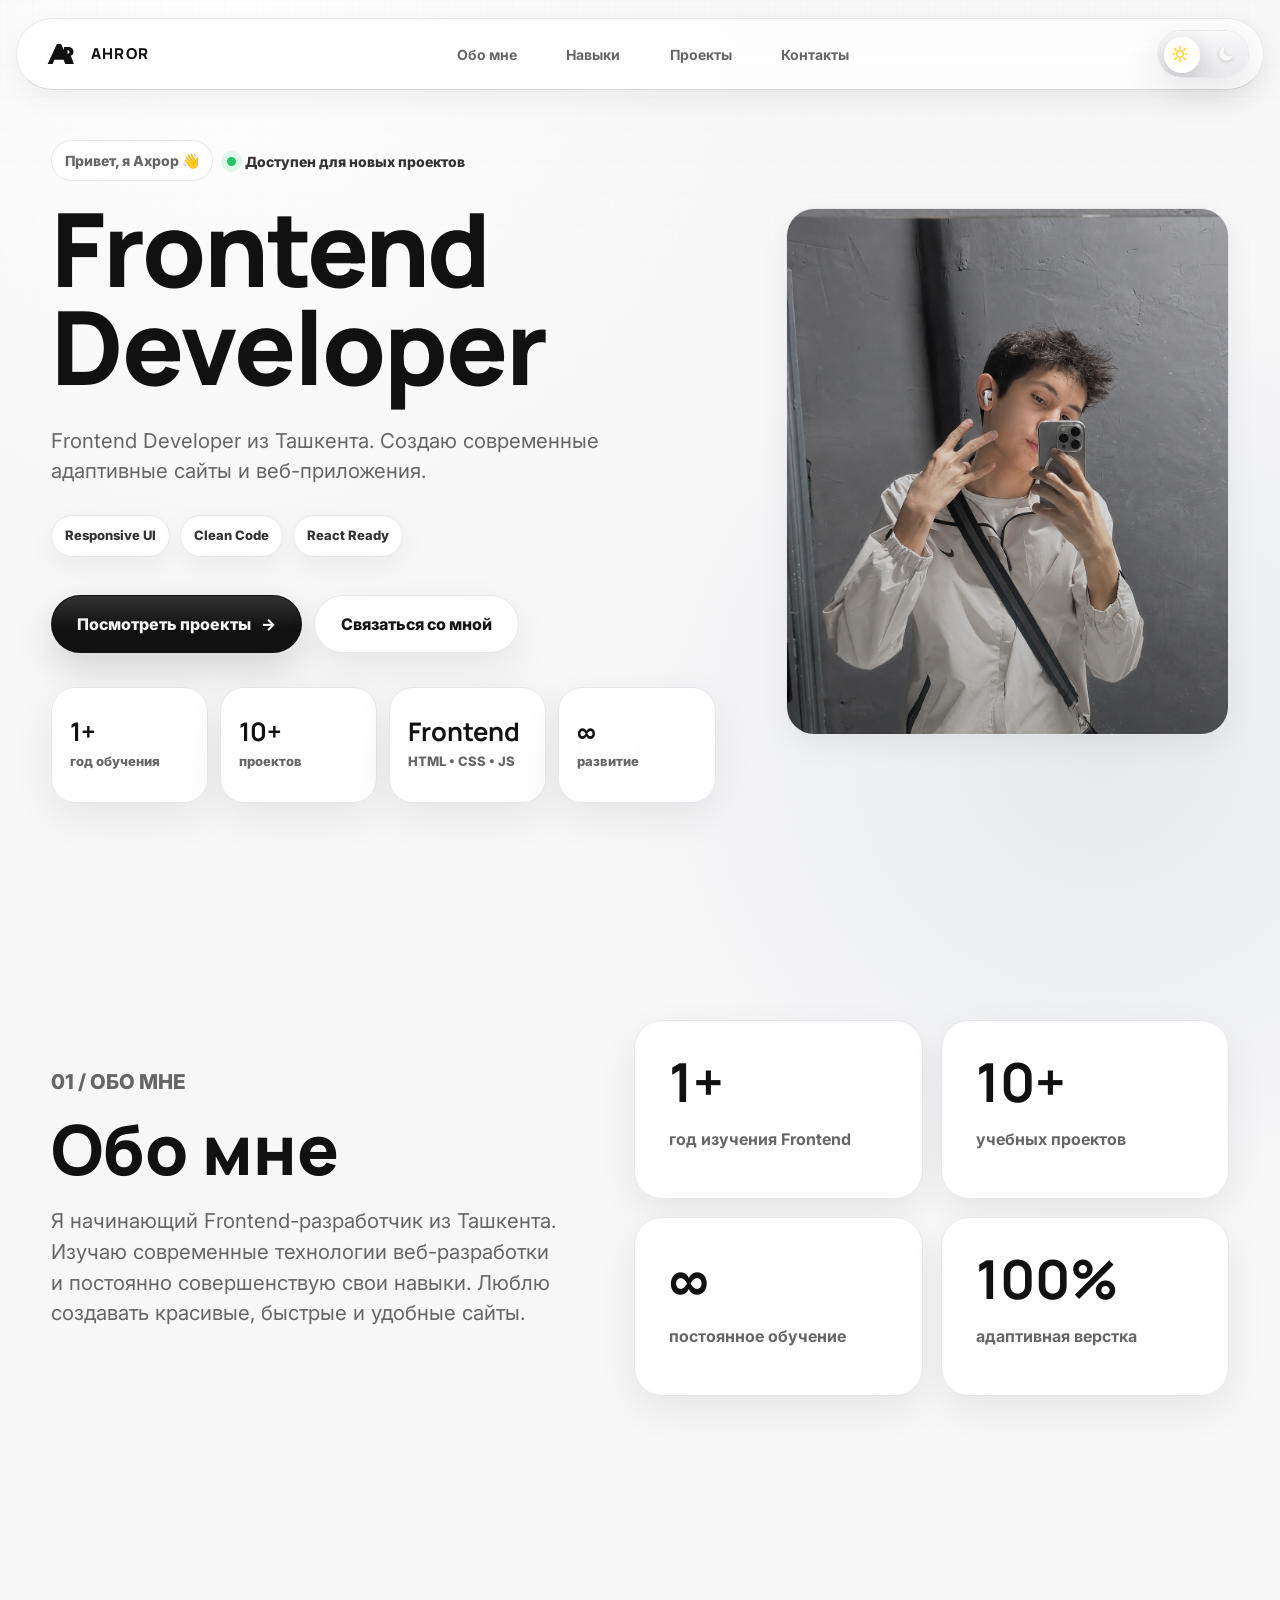
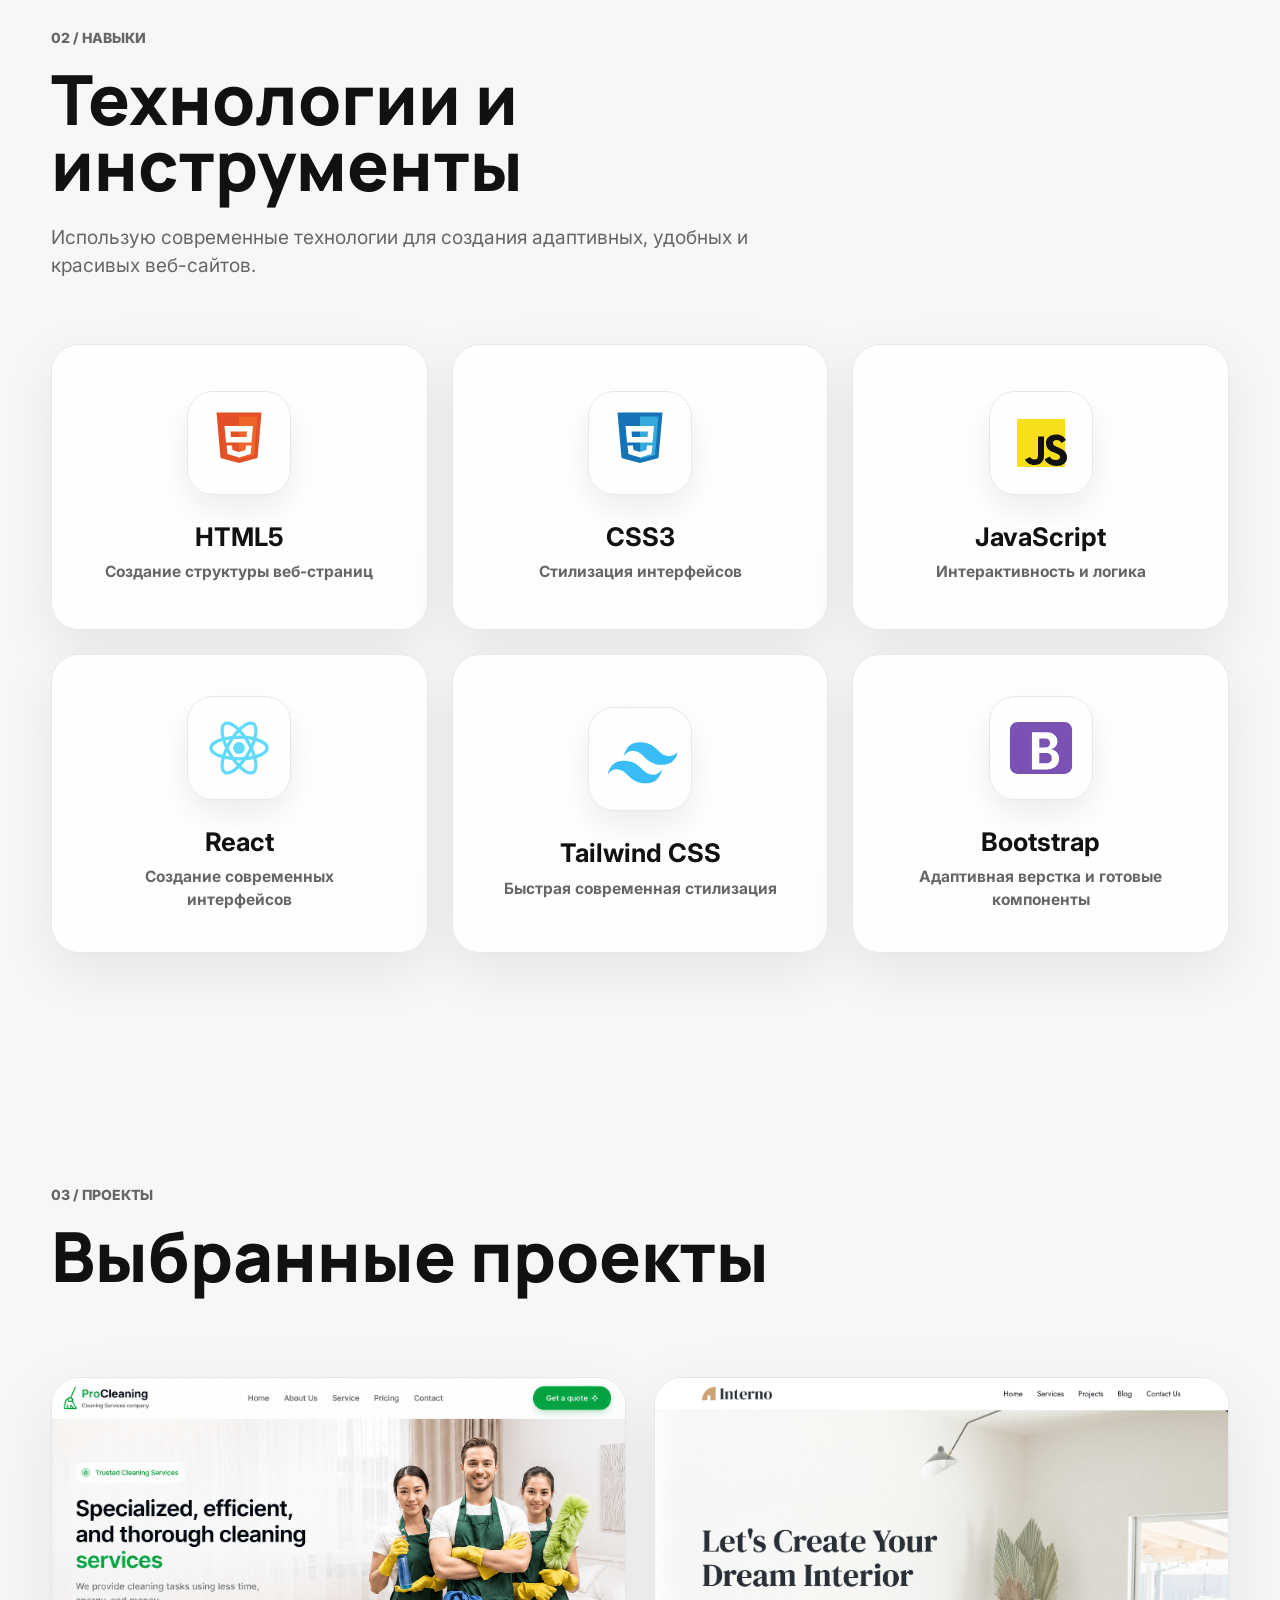
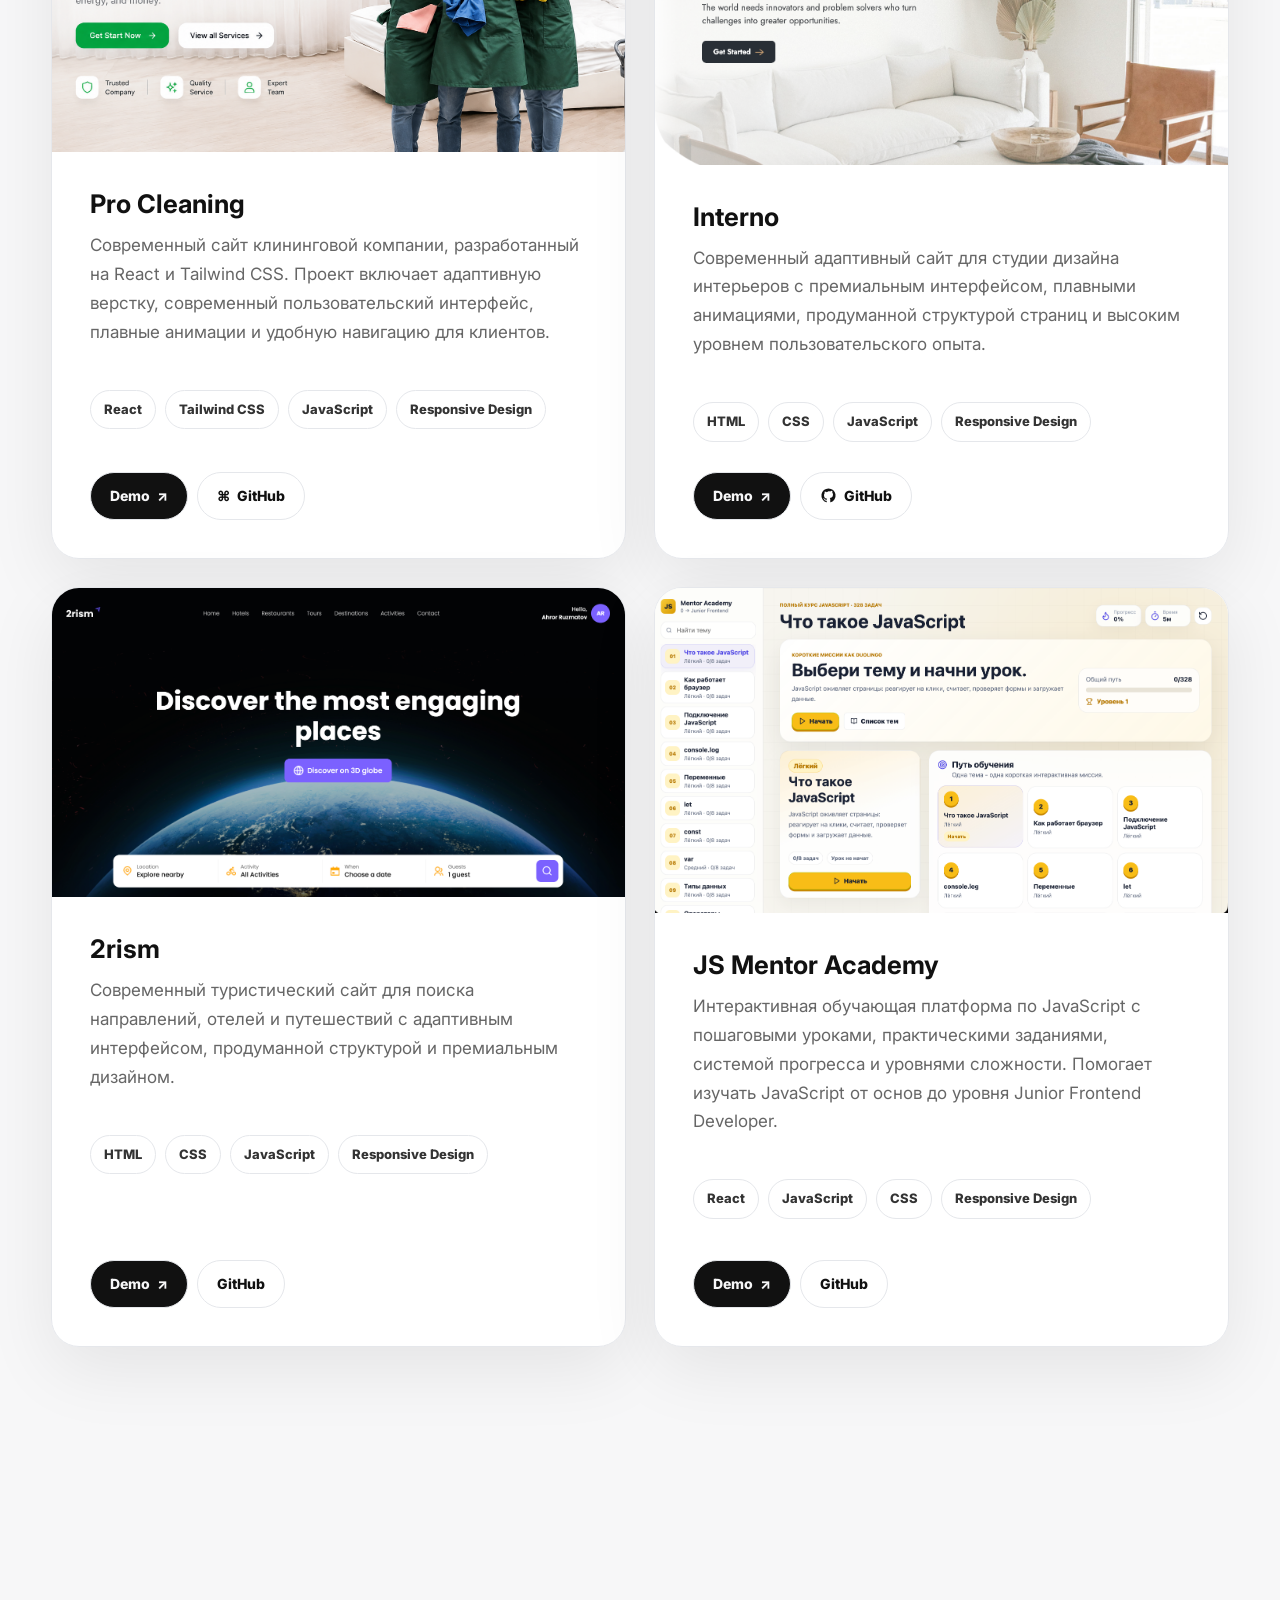
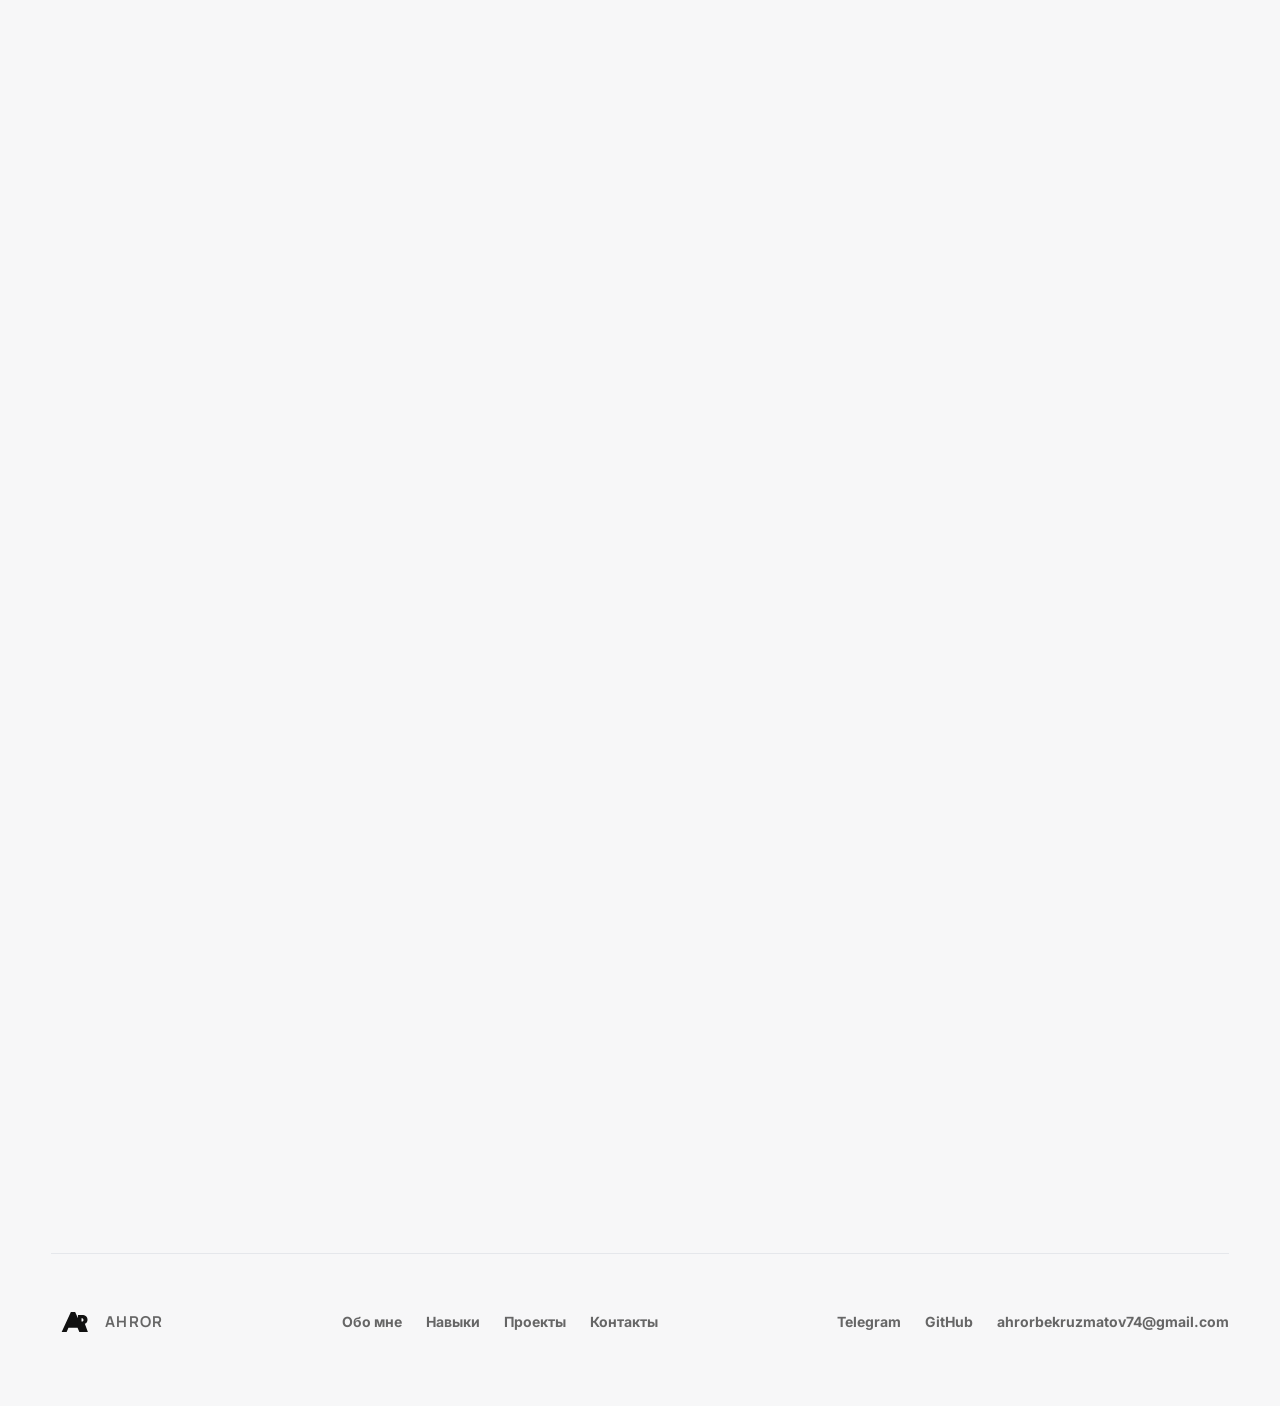
==== index.html @ b32e8365 "Portfolio website" ====
<!DOCTYPE html>
<html lang="ru">

<head>
  <meta charset="UTF-8" />
  <meta name="viewport" content="width=device-width, initial-scale=1.0" />
  <meta name="description"
    content="Портфолио Ахрора, Junior Frontend Developer из Ташкента. HTML, CSS, JavaScript, React и адаптивная верстка." />
  <meta name="keywords"
    content="Frontend Developer, Junior Frontend, портфолио, Ахрор, React, JavaScript, HTML, CSS, Tailwind CSS, Bootstrap, Ташкент" />
  <meta name="author" content="Ахрор" />
  <meta property="og:title" content="Ахрор - Frontend Developer" />
  <meta property="og:description"
    content="Создаю современные адаптивные сайты с использованием HTML, CSS, JavaScript и React." />
  <meta property="og:type" content="website" />
  <title>Ахрор - Frontend Developer</title>
  <link rel="icon" type="image/svg+xml" href="./favicon.png" />
  <link rel="shortcut icon" href="./favicon.png" />
  <link rel="apple-touch-icon" href="./favicon.png" />
  <link rel="preconnect" href="https://fonts.googleapis.com" />
  <link rel="preconnect" href="https://fonts.gstatic.com" crossorigin />
  <link
    href="https://fonts.googleapis.com/css2?family=Inter:wght@400;500;600;700;800&family=Manrope:wght@500;600;700;800&display=swap"
    rel="stylesheet" />
</head>
<link rel="stylesheet" href="styles.css" />
<link rel="stylesheet" href="https://cdn.jsdelivr.net/npm/bootstrap-icons@1.11.3/font/bootstrap-icons.min.css">

<body>
  <header class="site-header" data-header>
    <a class="logo" href="#top" aria-label="Ахрор — на главную">
      <span class="logo-mark" aria-hidden="true">
        <svg viewBox="0 0 48 48" focusable="false">
          <path d="M8 38 21 10h6l13 28h-7l-2.6-6H17.6L15 38H8Z" />
          <path d="M20.2 26h7.6L24 17.1 20.2 26Z" />
          <path
            d="M31 14h5.5c5.2 0 8 2.6 8 6.7 0 2.7-1.3 4.8-3.8 5.9L45 38h-6.8l-3.4-9.4H31V14Zm5.2 9.4c1.7 0 2.6-.9 2.6-2.4 0-1.6-.9-2.4-2.6-2.4H36v4.8h.2Z" />
        </svg>
      </span>
      <span class="logo-text">AHROR</span>
    </a>
    <nav class="nav" aria-label="Основная навигация" data-nav>
      <a href="#about">Обо мне</a>
      <a href="#skills">Навыки</a>
      <a href="#projects">Проекты</a>
      <a href="#contacts">Контакты</a>
    </nav>
    <div class="header-actions">
      <button class="theme-toggle" type="button" data-theme-toggle aria-label="Включить тёмную тему"
        aria-pressed="false">
        <span class="theme-track" aria-hidden="true">
          <svg class="theme-icon icon-sun" viewBox="0 0 24 24" focusable="false">
            <circle cx="12" cy="12" r="4"></circle>
            <path
              d="M12 3v2.5M12 18.5V21M5.64 5.64l1.77 1.77M16.59 16.59l1.77 1.77M3 12h2.5M18.5 12H21M5.64 18.36l1.77-1.77M16.59 7.41l1.77-1.77">
            </path>
          </svg>
          <svg class="theme-icon icon-moon" viewBox="0 0 24 24" focusable="false">
            <path d="M21 12.8A8.5 8.5 0 1 1 11.2 3a6.6 6.6 0 0 0 9.8 9.8Z"></path>
          </svg>
          <span class="theme-thumb"></span>
        </span>
      </button>
      <button class="menu-toggle" type="button" data-menu-toggle aria-label="Открыть меню">
        <span></span>
        <span></span>
        <span></span>
      </button>
    </div>
  </header>

  <main id="top">
    <section class="hero section">
      <div class="hero-content reveal">
        <p class="eyebrow">Привет, я Ахрор 👋</p>
        <p class="availability"><span></span>Доступен для новых проектов</p>
        <h1>Frontend Developer</h1>
        <p class="hero-text">
          Frontend Developer из Ташкента. Создаю современные адаптивные сайты
          и веб-приложения.
        </p>
        <div class="hero-meta" aria-label="Ключевые направления">
          <span>Responsive UI</span>
          <span>Clean Code</span>
          <span>React Ready</span>
        </div>
        <div class="hero-actions">
          <a class="button button-primary" href="#projects">Посмотреть проекты <span>→</span></a>
          <a class="button button-secondary" href="#contacts">Связаться со мной</a>
        </div>
        <div class="hero-stats" aria-label="Краткая статистика">
          <article>
            <strong>1+</strong>
            <span>год обучения</span>
          </article>
          <article>
            <strong>10+</strong>
            <span>проектов</span>
          </article>
          <article>
            <strong>Frontend</strong>
            <span>HTML • CSS • JS</span>
          </article>
          <article>
            <strong>∞</strong>
            <span>развитие</span>
          </article>
        </div>
      </div>
      <div class="hero-media reveal">
        <img src="./assets/ahror-portrait.png" alt="Ахрор">
      </div>
    </section>

    <section class="section about" id="about" aria-labelledby="about-title">
      <div class="section-copy reveal">
        <p class="section-kicker">01 / Обо мне</p>
        <h2 id="about-title">Обо мне</h2>
        <p>
          Я начинающий Frontend-разработчик из Ташкента. Изучаю современные
          технологии веб-разработки и постоянно совершенствую свои навыки.
          Люблю создавать красивые, быстрые и удобные сайты.
        </p>
      </div>
      <div class="stats-grid reveal">
        <article class="stat-card">
          <strong>1+</strong>
          <span>год изучения Frontend</span>
        </article>
        <article class="stat-card">
          <strong>10+</strong>
          <span>учебных проектов</span>
        </article>
        <article class="stat-card">
          <strong>∞</strong>
          <span>постоянное обучение</span>
        </article>
        <article class="stat-card">
          <strong>100%</strong>
          <span>адаптивная верстка</span>
        </article>
      </div>
    </section>

    <section class="section skills" id="skills" aria-labelledby="skills-title">
      <div class="section-heading reveal">
        <p class="section-kicker">02 / Навыки</p>
        <h2 id="skills-title">Технологии и инструменты</h2>
        <p class="section-lead">
          Использую современные технологии для создания адаптивных, удобных и
          красивых веб-сайтов.
        </p>
      </div>
      <div class="skills-grid">
        <article class="skill-card reveal">
          <span class="skill-logo html" aria-hidden="true">
            <svg viewBox="0 0 128 128" focusable="false">
              <path fill="#e34f26" d="M19 3h90l-8 91-37 10-37-10L19 3Z" />
              <path fill="#ef652a" d="M64 11h37l-7 77-30 8V11Z" />
              <path fill="#fff" d="M35 30h29v11H47l1 11h16v11H38L35 30Zm4 39h11l1 9 13 4v11l-23-7-2-17Z" />
              <path fill="#fff" d="M64 52h15l1-11H64V30h28l-3 33H64V52Zm0 30 13-4 1-9h11l-2 17-23 7V82Z" />
            </svg>
          </span>
          <h3>HTML5</h3>
          <p>Создание структуры веб-страниц</p>
        </article>
        <article class="skill-card reveal">
          <span class="skill-logo css" aria-hidden="true">
            <svg viewBox="0 0 128 128" focusable="false">
              <path fill="#1572b6" d="M19 3h90l-8 91-37 10-37-10L19 3Z" />
              <path fill="#33a9dc" d="M64 11h37l-7 77-30 8V11Z" />
              <path fill="#fff" d="M35 30h29v11H47l1 11h16v11H38L35 30Zm4 39h11l1 9 13 4v11l-23-7-2-17Z" />
              <path fill="#fff" d="M64 52h15l1-11H64V30h28l-3 33H64V52Zm0 30 13-4 1-9h11l-2 17-23 7V82Z" />
            </svg>
          </span>
          <h3>CSS3</h3>
          <p>Стилизация интерфейсов</p>
        </article>
        <article class="skill-card reveal">
          <span class="skill-logo js" aria-hidden="true">
            <svg viewBox="0 0 128 128" focusable="false">
              <path fill="#f7df1e" d="M16 16h96v96H16V16Z" />
              <path fill="#111"
                d="M42 92c2 3 5 5 9 5 4 0 7-2 7-8V51h12v38c0 13-8 19-19 19-10 0-16-5-19-11l10-5Zm39-1c3 5 7 7 13 7 5 0 8-2 8-6 0-4-3-5-9-8l-3-1c-10-4-16-9-16-19 0-10 8-17 20-17 9 0 15 3 20 11l-9 6c-2-4-5-6-10-6-4 0-7 2-7 6 0 4 2 5 8 8l3 1c11 5 17 9 17 20 0 11-9 17-21 17-12 0-20-6-24-13l10-6Z" />
            </svg>
          </span>
          <h3>JavaScript</h3>
          <p>Интерактивность и логика</p>
        </article>
        <article class="skill-card reveal">
          <span class="skill-logo react" aria-hidden="true">
            <svg viewBox="0 0 128 128" focusable="false">
              <circle cx="64" cy="64" r="11" fill="#61dafb" />
              <g fill="none" stroke="#61dafb" stroke-width="6">
                <ellipse cx="64" cy="64" rx="52" ry="20" />
                <ellipse cx="64" cy="64" rx="52" ry="20" transform="rotate(60 64 64)" />
                <ellipse cx="64" cy="64" rx="52" ry="20" transform="rotate(120 64 64)" />
              </g>
            </svg>
          </span>
          <h3>React</h3>
          <p>Создание современных интерфейсов</p>
        </article>
        <article class="skill-card reveal">
          <span class="skill-logo tailwind" aria-hidden="true">
            <svg viewBox="0 0 128 128" focusable="false">
              <path fill="#38bdf8"
                d="M64 35c-15 0-24 8-28 24 6-8 13-11 22-8 5 1 9 5 13 9 7 7 15 14 31 14 15 0 24-8 28-24-6 8-13 11-22 8-5-1-9-5-13-9-7-7-15-14-31-14ZM36 67c-15 0-24 8-28 24 6-8 13-11 22-8 5 1 9 5 13 9 7 7 15 14 31 14 15 0 24-8 28-24-6 8-13 11-22 8-5-1-9-5-13-9-7-7-15-14-31-14Z" />
            </svg>
          </span>
          <h3>Tailwind CSS</h3>
          <p>Быстрая современная стилизация</p>
        </article>
        <article class="skill-card reveal">
          <span class="skill-logo bootstrap" aria-hidden="true">
            <svg viewBox="0 0 128 128" focusable="false">
              <path fill="#7952b3"
                d="M23 18h82c8 0 14 6 14 14v64c0 8-6 14-14 14H23c-8 0-14-6-14-14V32c0-8 6-14 14-14Z" />
              <path fill="#fff"
                d="M48 36h25c12 0 20 6 20 16 0 7-4 12-11 14 9 2 14 8 14 17 0 12-9 19-23 19H48V36Zm13 27h10c6 0 9-3 9-8s-3-8-9-8H61v16Zm0 28h12c6 0 10-3 10-9s-4-9-10-9H61v18Z" />
            </svg>
          </span>
          <h3>Bootstrap</h3>
          <p>Адаптивная верстка и готовые компоненты</p>
        </article>
      </div>
    </section>

    <section class="section projects" id="projects" aria-labelledby="projects-title">
      <div class="section-heading reveal">
        <p class="section-kicker">03 / Проекты</p>
        <h2 id="projects-title">Выбранные проекты</h2>
      </div>
      <div class="projects-grid">
        <article class="project-card project-featured reveal">
          <div class="project-shot project-image pro-cleaning-shot">
            <img src="assets/for project's/pro_cleaning.png" alt="Скриншот сайта Pro Cleaning" />
          </div>
          <div class="project-body">
            <h3>Pro Cleaning</h3>
            <p>Современный сайт клининговой компании, разработанный на React и Tailwind CSS. Проект включает адаптивную
              верстку, современный пользовательский интерфейс, плавные анимации и удобную навигацию для клиентов.</p>
            <div class="tags"><span>React</span><span>Tailwind CSS</span><span>JavaScript</span><span>Responsive
                Design</span></div>
            <div class="project-actions">
              <a href="https://proclean1n.netlify.app/" target="_blank" rel="noreferrer"
                aria-label="Открыть Demo Pro Cleaning в новой вкладке">Demo <span aria-hidden="true">↗</span></a>
              <a href="https://github.com/rruzmatov/Pro-Cleaning" target="_blank" rel="noreferrer"
                aria-label="Открыть GitHub Pro Cleaning в новой вкладке"><span aria-hidden="true">⌘</span> GitHub</a>
            </div>
          </div>
        </article>
        <article class="project-card project-featured reveal">
          <div class="project-shot project-image interno-shot">
            <img src="assets/interno-screenshot.png" alt="Скриншот сайта Interno" />
          </div>
          <div class="project-body">
            <h3>Interno</h3>
            <p>Современный адаптивный сайт для студии дизайна интерьеров с премиальным интерфейсом, плавными анимациями,
              продуманной структурой страниц и высоким уровнем пользовательского опыта.</p>
            <div class="tags"><span>HTML</span><span>CSS</span><span>JavaScript</span><span>Responsive Design</span>
            </div>
            <div class="project-actions">
              <a href="https://internolast.netlify.app/" target="_blank" rel="noreferrer"
                aria-label="Открыть Demo Interno в новой вкладке">Demo <span aria-hidden="true">↗</span></a>
              <a href="https://github.com/rruzmatov/interno" target="_blank" rel="noreferrer"
                aria-label="Открыть GitHub Interno в новой вкладке">
                <svg viewBox="0 0 24 24" aria-hidden="true" focusable="false">
                  <path
                    d="M12 2a10 10 0 0 0-3.16 19.49c.5.09.68-.22.68-.48v-1.7c-2.78.6-3.37-1.2-3.37-1.2-.45-1.16-1.1-1.47-1.1-1.47-.9-.62.07-.6.07-.6 1 .07 1.53 1.03 1.53 1.03.89 1.52 2.34 1.08 2.91.83.09-.64.35-1.08.63-1.33-2.22-.25-4.55-1.11-4.55-4.95 0-1.1.39-1.99 1.03-2.69-.1-.25-.45-1.27.1-2.65 0 0 .84-.27 2.75 1.03A9.57 9.57 0 0 1 12 6c.85 0 1.7.11 2.5.33 1.9-1.3 2.74-1.03 2.74-1.03.55 1.38.2 2.4.1 2.65.64.7 1.03 1.6 1.03 2.69 0 3.85-2.34 4.7-4.57 4.95.36.31.68.92.68 1.86V21c0 .26.18.58.69.48A10 10 0 0 0 12 2Z" />
                </svg>
                GitHub
              </a>
            </div>
          </div>
        </article>
        <article class="project-card reveal">
  <div class="project-shot project-image">
    <img src="assets/2rism.png" alt="Скриншот 2rism" />
  </div>
  <div class="project-body">
    <h3>2rism</h3>
    <p>
      Современный туристический сайт для поиска направлений, отелей и путешествий
      с адаптивным интерфейсом, продуманной структурой и премиальным дизайном.
    </p>
    <div class="tags">
      <span>HTML</span>
      <span>CSS</span>
      <span>JavaScript</span>
      <span>Responsive Design</span>
    </div>
    <div class="project-actions">
      <a href="https://2rissm.netlify.app/" target="_blank" rel="noreferrer">
        Demo <span>↗</span>
      </a>
      <a href="https://github.com/rruzmatov/2rism" target="_blank" rel="noreferrer">
        GitHub
      </a>
    </div>
  </div>
</article>
        <article class="project-card reveal">
          <div class="project-shot project-image js-mentor-shot">
            <img src="assets/js-mentor-academy.png" alt="Скриншот JS Mentor Academy" />
          </div>
          <div class="project-body">
            <h3>JS Mentor Academy</h3>
            <p>Интерактивная обучающая платформа по JavaScript с пошаговыми уроками, практическими заданиями, системой
              прогресса и уровнями сложности. Помогает изучать JavaScript от основ до уровня Junior Frontend Developer.
            </p>
            <div class="tags"><span>React</span><span>JavaScript</span><span>CSS</span><span>Responsive Design</span>
            </div>
            <div class="project-actions">
              <a href="https://js-mentor-academy.netlify.app" target="_blank" rel="noreferrer"
                aria-label="Открыть Demo JS Mentor Academy">Demo <span>↗</span></a>
              <a href="https://github.com/rruzmatov/js-mentor-academy" target="_blank" rel="noreferrer"
                aria-label="Открыть GitHub JS Mentor Academy">GitHub</a>
            </div>
          </div>
        </article>
        <article class="project-card reveal">
          <div class="project-shot project-image">
            <img src="assets/LogisStudy.png" alt="Скриншот LogiStudy" />
          </div>

          <div class="project-body">
            <h3>LogiStudy</h3>

            <p>
              Современная образовательная платформа для изучения логистики с нуля.
              Включает систему уровней, прогресс обучения, личный кабинет,
              интерактивные уроки и адаптивный интерфейс для комфортного обучения.
            </p>

            <div class="tags">
              <span>React</span>
              <span>TypeScript</span>
              <span>Supabase</span>
              <span>Responsive Design</span>
            </div>

            <div class="project-actions">
              <a href="https://logiststudy.netlify.app/" target="_blank" rel="noreferrer">
                Demo <span>↗</span>
              </a>
              <a href="https://github.com/rruzmatov/LogistStudy" target="_blank" rel="noreferrer">
                GitHub
              </a>
            </div>
          </div>
        </article>
        <article class="project-card reveal">
  <div class="project-shot project-image">
    <img src="assets/portfolio.png" alt="Скриншот портфолио" />
  </div>
  <div class="project-body">
    <h3>Portfolio Website</h3>
    <p>
      Современное персональное портфолио Frontend Developer с адаптивным дизайном,
      тёмной и светлой темой, плавными анимациями, секцией проектов и контактами.
    </p>
    <div class="tags">
      <span>HTML</span>
      <span>CSS</span>
      <span>JavaScript</span>
      <span>Responsive Design</span>
    </div>
    <div class="project-actions">
      <a href="#top">
        Demo <span>↗</span>
      </a>
      <a href="https://github.com/rruzmatov" target="_blank" rel="noreferrer">
        GitHub
      </a>
    </div>
  </div>
</article>
      </div>
    </section>

    <section class="section contacts" id="contacts" aria-labelledby="contacts-title">
      <div class="section-heading reveal">
        <p class="section-kicker">04 / Контакты</p>
        <h2 id="contacts-title">Связаться со мной</h2>
      </div>
      <div class="contact-grid reveal">
        <a href="https://t.me/rruzmatov" target="_blank" rel="noreferrer"><span style="font-size: 1.9rem;"><i
              class="bi bi-telegram"></i></span>Telegram</a>
        <a href="https://github.com/rruzmatov" target="_blank" rel="noreferrer"><span style="font-size: 1.9rem;"><i
              class="bi bi-github"></i></span>GitHub</a>
        <a href="mailto:ahrorbekruzmatov74@gmail.com"><span style="font-size: 1.9rem;"><i
              class="bi bi-envelope"></i></span>Gmail</a>
      </div>
    </section>
  </main>

  <footer class="footer">
    <a class="logo" href="#top" aria-label="Ахрор — на главную">
      <span class="logo-mark" aria-hidden="true">
        <svg viewBox="0 0 48 48" focusable="false">
          <path d="M8 38 21 10h6l13 28h-7l-2.6-6H17.6L15 38H8Z" />
          <path d="M20.2 26h7.6L24 17.1 20.2 26Z" />
          <path
            d="M31 14h5.5c5.2 0 8 2.6 8 6.7 0 2.7-1.3 4.8-3.8 5.9L45 38h-6.8l-3.4-9.4H31V14Zm5.2 9.4c1.7 0 2.6-.9 2.6-2.4 0-1.6-.9-2.4-2.6-2.4H36v4.8h.2Z" />
        </svg>
      </span>
      <span class="logo-text">AHROR</span>
    </a>
    <nav aria-label="Навигация в подвале">
      <a href="#about">Обо мне</a>
      <a href="#skills">Навыки</a>
      <a href="#projects">Проекты</a>
      <a href="#contacts">Контакты</a>
    </nav>
    <div class="footer-links">
      <a href="https://t.me/rruzmatov" target="_blank" rel="noreferrer">Telegram</a>
      <a href="https://github.com/rruzmatov" target="_blank" rel="noreferrer">GitHub</a>
      <a href="mailto:ahrorbekruzmatov74@gmail.com">ahrorbekruzmatov74@gmail.com</a>
    </div>
  </footer>

  <button class="back-to-top" type="button" data-back-to-top aria-label="Наверх">↑</button>
  <script src="script.js"></script>
</body>

</html>
---- styles.css ----
:root {
  --bg: #f7f7f8;
  --surface: #ffffff;
  --surface-strong: #f0f1f3;
  --surface-raised: #ffffff;
  --text: #111111;
  --muted: #666666;
  --muted-strong: #333333;
  --line: #e5e7eb;
  --line-strong: #d1d5db;
  --shadow: 0 10px 30px rgba(0, 0, 0, 0.06);
  --shadow-soft: 0 14px 38px rgba(0, 0, 0, 0.07);
  --shadow-premium: 0 24px 70px rgba(0, 0, 0, 0.1), 0 1px 0 rgba(255, 255, 255, 0.86) inset;
  --radius: 28px;
  --max-width: 1320px;
  --page-pad: clamp(18px, 4vw, 56px);
  --section-y: clamp(96px, 9vw, 168px);
}

[data-theme="dark"] {
  --bg: #080809;
  --surface: #121214;
  --surface-strong: #1a1a1e;
  --surface-raised: #101012;
  --text: #f7f7f8;
  --muted: #aaaab1;
  --muted-strong: #d8d8dc;
  --line: #28282d;
  --line-strong: #34343b;
  --shadow: 0 30px 90px rgba(0, 0, 0, 0.42);
  --shadow-soft: 0 18px 56px rgba(0, 0, 0, 0.28);
  --shadow-premium: 0 34px 110px rgba(0, 0, 0, 0.48), 0 1px 0 rgba(255, 255, 255, 0.08) inset;
}

* {
  box-sizing: border-box;
}

html {
  overflow-x: hidden;
  scroll-behavior: smooth;
}

body {
  position: relative;
  min-width: 0;
  margin: 0;
  overflow-x: hidden;
  background:
    radial-gradient(circle at 18% 0%, rgba(255, 255, 255, 0.95), transparent 34rem),
    radial-gradient(circle at 86% 12%, rgba(229, 231, 235, 0.85), transparent 30rem),
    var(--bg);
  color: var(--text);
  font-family: Inter, "SF Pro Display", -apple-system, BlinkMacSystemFont, "Segoe UI", sans-serif;
  line-height: 1.5;
  transition: background 260ms ease, color 260ms ease;
}

[data-theme="dark"] body {
  background:
    radial-gradient(circle at 18% 0%, rgba(255, 255, 255, 0.075), transparent 34rem),
    radial-gradient(circle at 88% 10%, rgba(255, 255, 255, 0.055), transparent 30rem),
    linear-gradient(180deg, #09090a 0%, #0d0d0f 48%, #080809 100%);
}

body::before {
  position: fixed;
  inset: 0;
  z-index: -1;
  pointer-events: none;
  opacity: 0.32;
  background-image:
    linear-gradient(rgba(127, 127, 127, 0.06) 1px, transparent 1px),
    linear-gradient(90deg, rgba(127, 127, 127, 0.045) 1px, transparent 1px);
  background-size: 32px 32px;
  mask-image: linear-gradient(to bottom, black, transparent 72%);
  content: "";
}

[data-theme="dark"] body::before {
  opacity: 0.18;
  background-image:
    radial-gradient(circle at 1px 1px, rgba(255, 255, 255, 0.16) 1px, transparent 0),
    linear-gradient(rgba(255, 255, 255, 0.035) 1px, transparent 1px);
  background-size: 18px 18px, 42px 42px;
}

body.menu-open {
  overflow: hidden;
}

a {
  color: inherit;
  text-decoration: none;
}

img,
svg {
  display: block;
  max-width: 100%;
}

button,
a {
  -webkit-tap-highlight-color: transparent;
}

.site-header {
  position: fixed;
  top: 18px;
  left: 50%;
  z-index: 20;
  display: grid;
  width: min(calc(100% - 32px), var(--max-width));
  min-width: 0;
  height: 72px;
  grid-template-columns: auto 1fr auto;
  align-items: center;
  gap: 18px;
  padding: 0 14px 0 20px;
  border: 1px solid rgba(229, 231, 235, 0.88);
  border-bottom-color: rgba(209, 213, 219, 0.92);
  border-radius: 999px;
  background: rgba(255, 255, 255, 0.78);
  box-shadow: 0 10px 30px rgba(0, 0, 0, 0.06);
  backdrop-filter: blur(20px) saturate(1.25);
  transform: translateX(-50%);
  transition: height 240ms ease, box-shadow 240ms ease, border-color 240ms ease, background 240ms ease, transform 520ms cubic-bezier(0.22, 1, 0.36, 1);
}

.site-header.is-scrolled {
  height: 64px;
  border-color: color-mix(in srgb, var(--text) 16%, var(--line));
  background: rgba(255, 255, 255, 0.9);
  box-shadow: 0 14px 38px rgba(0, 0, 0, 0.08);
}

[data-theme="dark"] .site-header {
  border-color: rgba(52, 52, 59, 0.84);
  background: rgba(8, 8, 9, 0.72);
}

[data-theme="dark"] .site-header.is-scrolled {
  background: rgba(8, 8, 9, 0.86);
  box-shadow: 0 18px 58px rgba(0, 0, 0, 0.34);
}

.logo {
  display: inline-flex;
  flex: 0 0 auto;
  align-items: center;
  gap: 10px;
  color: var(--text);
  font-family: Manrope, Inter, sans-serif;
  font-weight: 900;
  letter-spacing: 0;
}

.logo-mark {
  display: inline-grid;
  width: 44px;
  height: 44px;
  place-items: center;
  color: var(--text);
  line-height: 1;
}

.logo-mark svg {
  width: 34px;
  height: 34px;
  fill: currentColor;
}

.logo-text {
  font-size: 15px;
  letter-spacing: 0.08em;
}

.nav {
  display: flex;
  min-width: 0;
  align-items: center;
  justify-content: center;
  gap: clamp(12px, 2vw, 30px);
}

.nav a,
.footer a {
  color: var(--muted);
  font-size: 14px;
  font-weight: 700;
  white-space: nowrap;
  transition: color 180ms ease, background 180ms ease, transform 180ms ease;
}

.nav a {
  padding: 10px 12px;
  border-radius: 999px;
}

.nav a:hover {
  background: var(--surface);
  color: var(--text);
  transform: translateY(-1px);
}

.footer a:hover {
  color: var(--text);
}

.header-actions {
  display: flex;
  align-items: center;
  gap: 10px;
}

.theme-toggle,
.menu-toggle,
.back-to-top {
  border: 1px solid var(--line);
  background: var(--surface);
  color: var(--text);
  cursor: pointer;
  transition: transform 180ms ease, background 180ms ease, border-color 180ms ease, box-shadow 180ms ease;
}

.theme-toggle {
  position: relative;
  width: 92px;
  height: 48px;
  flex: 0 0 auto;
  padding: 0;
  overflow: hidden;
  border-radius: 999px;
  background: transparent;
  box-shadow: inset 0 1px 0 rgba(255, 255, 255, 0.7), 0 14px 38px rgba(20, 20, 22, 0.1);
}

.theme-toggle:hover {
  border-color: color-mix(in srgb, var(--text) 24%, var(--line));
  box-shadow: 0 16px 46px rgba(20, 20, 22, 0.14), 0 0 0 5px color-mix(in srgb, var(--text) 5%, transparent);
  transform: translateY(-1px) scale(1.03);
}

[data-theme="dark"] .theme-toggle:hover {
  box-shadow: 0 16px 46px rgba(0, 0, 0, 0.38), 0 0 0 5px rgba(255, 213, 74, 0.08);
}

.theme-track {
  position: absolute;
  inset: 0;
  display: flex;
  align-items: center;
  justify-content: space-between;
  padding: 0 12px;
  border-radius: inherit;
  background: linear-gradient(180deg, #f8f8f9, #e9e9ec);
  transition: background 260ms ease;
}

[data-theme="dark"] .theme-track {
  background: linear-gradient(180deg, #26262b, #111114);
}

.theme-thumb {
  position: absolute;
  top: 6px;
  left: 6px;
  z-index: 1;
  display: grid;
  width: 36px;
  height: 36px;
  place-items: center;
  border-radius: 50%;
  background: #ffffff;
  box-shadow: 0 9px 24px rgba(20, 20, 22, 0.2), inset 0 1px 0 rgba(255, 255, 255, 0.95);
  transition: all 0.35s ease;
}

[data-theme="dark"] .theme-thumb {
  transform: translateX(44px);
  background: #2a2a30;
  box-shadow: 0 9px 26px rgba(0, 0, 0, 0.5), inset 0 1px 0 rgba(255, 255, 255, 0.12);
}

.theme-icon {
  position: relative;
  z-index: 2;
  width: 20px;
  height: 20px;
  flex: 0 0 20px;
  overflow: visible;
  stroke-width: 2;
  stroke-linecap: round;
  stroke-linejoin: round;
  fill: none;
  transition: opacity 220ms ease, color 220ms ease, filter 220ms ease, transform 260ms ease;
}

.icon-sun {
  color: #ffd54a;
  opacity: 1;
  stroke: currentColor;
  filter: drop-shadow(0 0 7px rgba(255, 213, 74, 0.58));
}

.icon-moon {
  color: #ffffff;
  opacity: 0.5;
  fill: currentColor;
  stroke: none;
  filter: drop-shadow(0 1px 2px rgba(20, 20, 22, 0.36));
}

[data-theme="dark"] .icon-sun {
  color: #ffd54a;
  opacity: 0.5;
  filter: drop-shadow(0 0 7px rgba(255, 213, 74, 0.46));
}

[data-theme="dark"] .icon-moon {
  color: #f8fafc;
  opacity: 1;
  filter: drop-shadow(0 0 7px rgba(255, 255, 255, 0.28));
}

.menu-toggle {
  display: none;
  position: relative;
  width: 56px;
  height: 56px;
  flex-shrink: 0;
  border-radius: 50%;
  border: 1px solid var(--line);
  background: #ffffff;
  box-shadow: 0 10px 24px rgba(0, 0, 0, 0.06);
  padding: 0;
}

.menu-toggle span {
  position: absolute;
  width: 24px;
  height: 3px;
  border-radius: 999px;
  background: currentColor;
  transition: transform 0.25s ease, opacity 0.25s ease;
}

.menu-toggle span:nth-child(1) {
  transform: translateY(-8px);
}

.menu-toggle span:nth-child(2) {
  transform: translateY(0);
}

.menu-toggle span:nth-child(3) {
  transform: translateY(8px);
}

.menu-toggle.is-active span:nth-child(1) {
  transform: rotate(45deg) translateY(0);
}

.menu-toggle.is-active span:nth-child(2) {
  opacity: 0;
}

.menu-toggle.is-active span:nth-child(3) {
  transform: rotate(-45deg) translateY(0);
}

.menu-toggle.is-active {
  color: var(--text);
}

.section {
  width: min(calc(100% - var(--page-pad) * 2), var(--max-width));
  min-width: 0;
  margin: 0 auto;
  padding: var(--section-y) 0;
}

.hero {
  display: grid;
  min-height: 100svh;
  align-items: center;
  grid-template-columns: minmax(0, 1.08fr) minmax(300px, 0.72fr);
  gap: clamp(44px, 5.5vw, 86px);
  padding-top: 140px;
  padding-bottom: clamp(76px, 8vw, 132px);
}

.hero-content {
  min-width: 0;
}

.eyebrow,
.section-kicker {
  margin: 0 0 18px;
  color: var(--muted);
  font-size: 14px;
  font-weight: 800;
  letter-spacing: 0;
  text-transform: uppercase;
}

.eyebrow {
  display: inline-flex;
  align-items: center;
  gap: 8px;
  padding: 9px 13px;
  border: 1px solid var(--line);
  border-radius: 999px;
  background: color-mix(in srgb, var(--surface) 82%, transparent);
  text-transform: none;
}

.availability {
  display: inline-flex;
  align-items: center;
  gap: 9px;
  margin: 0 0 18px 10px;
  color: var(--muted-strong);
  font-size: 14px;
  font-weight: 800;
}

.availability span {
  width: 9px;
  height: 9px;
  border-radius: 50%;
  background: #20c463;
  box-shadow: 0 0 0 6px rgba(32, 196, 99, 0.12);
}

h1,
h2,
h3,
p {
  margin-top: 0;
  overflow-wrap: anywhere;
}

h1,
h2 {
  font-family: Manrope, Inter, sans-serif;
  letter-spacing: 0;
  line-height: 0.96;
}

h1 {
  max-width: 780px;
  margin-bottom: 30px;
  font-size: clamp(56px, 8vw, 120px);
  font-weight: 800;
  letter-spacing: -0.02em;
}

h2 {
  max-width: 860px;
  margin-bottom: 24px;
  font-size: clamp(44px, 5.4vw, 88px);
  font-weight: 800;
}

h3 {
  margin-bottom: 12px;
  font-size: clamp(22px, 2vw, 30px);
  line-height: 1.12;
}

.hero-text,
.section-copy p,
.cta-card p {
  max-width: 660px;
  color: var(--muted);
  font-size: clamp(18px, 1.6vw, 23px);
}

.hero-meta {
  display: flex;
  flex-wrap: wrap;
  gap: 10px;
  margin-top: 28px;
}

.hero-meta span {
  padding: 10px 13px;
  border: 1px solid var(--line);
  border-radius: 999px;
  background: var(--surface-raised);
  color: var(--muted-strong);
  font-size: 13px;
  font-weight: 800;
  box-shadow: 0 10px 28px rgba(20, 20, 22, 0.05);
}

.hero-actions {
  display: flex;
  flex-wrap: wrap;
  gap: 12px;
  margin-top: 38px;
}

.hero-stats {
  display: grid;
  max-width: 760px;
  margin-top: 34px;
  grid-template-columns: repeat(4, minmax(0, 1fr));
  align-items: stretch;
  gap: 12px;
}

.hero-stats article {
  display: flex;
  min-width: 0;
  min-height: 116px;
  flex-direction: column;
  justify-content: center;
  padding: 20px 18px;
  border: 1px solid var(--line);
  border-radius: 24px;
  background: linear-gradient(180deg, rgba(255, 255, 255, 0.96), rgba(255, 255, 255, 0.84));
  box-shadow: 0 14px 40px rgba(0, 0, 0, 0.07), inset 0 1px 0 rgba(255, 255, 255, 0.92);
  backdrop-filter: blur(20px);
  overflow: visible;
}

[data-theme="dark"] .hero-stats article {
  background: linear-gradient(180deg, color-mix(in srgb, var(--surface-raised) 92%, transparent), color-mix(in srgb, var(--surface) 88%, transparent));
}

.hero-stats strong,
.hero-stats span {
  display: block;
}

.hero-stats strong {
  margin-bottom: 8px;
  font-family: Manrope, Inter, sans-serif;
  font-size: clamp(20px, 2vw, 32px);
  line-height: 1.02;
  overflow-wrap: normal;
  word-break: normal;
  white-space: nowrap;
  text-wrap: balance;
}

.hero-stats span {
  color: var(--muted);
  font-size: 13px;
  font-weight: 800;
  line-height: 1.25;
  overflow-wrap: normal;
  word-break: normal;
  white-space: nowrap;
  text-wrap: balance;
}

.button {
  display: inline-flex;
  min-height: 58px;
  align-items: center;
  justify-content: center;
  gap: 10px;
  position: relative;
  overflow: hidden;
  padding: 0 26px;
  border-radius: 999px;
  font-weight: 800;
  white-space: nowrap;
  transition: transform 200ms ease, box-shadow 200ms ease, background 200ms ease, border-color 200ms ease;
}

.button:hover {
  transform: translateY(-3px);
}

.button::before {
  position: absolute;
  inset: 1px;
  border-radius: inherit;
  background: linear-gradient(180deg, rgba(255, 255, 255, 0.18), transparent 60%);
  content: "";
  opacity: 0.75;
  pointer-events: none;
}

.button > * {
  z-index: 1;
}

.button-primary {
  background: var(--text);
  color: var(--bg);
  box-shadow: 0 16px 38px rgba(0, 0, 0, 0.14);
}

.button-primary:hover {
  box-shadow: 0 24px 64px color-mix(in srgb, var(--text) 22%, transparent);
}

.button-secondary {
  border: 1px solid var(--line);
  background: var(--surface-raised);
  box-shadow: var(--shadow-soft);
}

.hero-media {
  position: relative;
  overflow: hidden;
  border: 1px solid var(--line);
  width: min(100%, 480px);
  justify-self: end;
  border-radius: var(--radius);
  background: #ffffff;
  box-shadow: var(--shadow);
  aspect-ratio: 0.84;
  isolation: isolate;
}

.hero-media::after {
  z-index: 2;
  position: absolute;
  inset: 0;
  content: "";
  background: linear-gradient(180deg, transparent 58%, rgba(0, 0, 0, 0.14));
  pointer-events: none;
}

.hero-media img {
  position: relative;
  z-index: 1;
  display: block;
  width: 100%;
  height: 100%;
  object-fit: cover;
  opacity: 1;
  visibility: visible;
}

.about {
  display: grid;
  align-items: center;
  grid-template-columns: minmax(0, 0.92fr) minmax(0, 1.08fr);
  gap: clamp(40px, 6vw, 82px);
}

.stats-grid,
.skills-grid,
.projects-grid,
.contact-grid {
  display: grid;
  gap: 18px;
  min-width: 0;
}

.stats-grid {
  grid-template-columns: repeat(2, minmax(0, 1fr));
}

.stat-card,
.skill-card,
.project-card,
.cta-card,
.contact-grid a {
  border: 1px solid var(--line);
  border-radius: var(--radius);
  background: linear-gradient(180deg, var(--surface-raised), var(--surface));
  box-shadow: var(--shadow-soft);
  transition: transform 240ms ease, border-color 240ms ease, box-shadow 240ms ease, background 240ms ease;
}

.stat-card:hover,
.skill-card:hover,
.project-card:hover,
.contact-grid a:hover {
  border-color: color-mix(in srgb, var(--text) 24%, var(--line));
  box-shadow: var(--shadow);
  transform: translateY(-7px) scale(1.03);
}

.stat-card {
  min-height: clamp(164px, 14vw, 210px);
  padding: clamp(24px, 3vw, 34px);
}

.stat-card strong {
  display: block;
  margin-bottom: 18px;
  font-family: Manrope, Inter, sans-serif;
  font-size: clamp(42px, 4.2vw, 62px);
  line-height: 1;
}

.stat-card span {
  color: var(--muted);
  font-size: 16px;
  font-weight: 700;
}

.section-heading {
  display: flex;
  max-width: 960px;
  margin-bottom: clamp(42px, 5vw, 68px);
  flex-direction: column;
}

.section-lead {
  max-width: 720px;
  margin: 0;
  color: var(--muted);
  font-size: clamp(17px, 1.5vw, 21px);
}

.skills-grid {
  grid-template-columns: repeat(3, minmax(0, 1fr));
  align-items: stretch;
  gap: 24px;
}

.skill-card {
  position: relative;
  display: flex;
  min-height: 286px;
  align-items: center;
  flex-direction: column;
  justify-content: center;
  padding: clamp(30px, 3.2vw, 44px);
  text-align: center;
  overflow: hidden;
  background:
    radial-gradient(circle at 50% -20%, rgba(255, 255, 255, 0.95), transparent 48%),
    linear-gradient(180deg, rgba(255, 255, 255, 0.98), rgba(255, 255, 255, 0.86));
  box-shadow: 0 18px 54px rgba(0, 0, 0, 0.075), inset 0 1px 0 rgba(255, 255, 255, 0.94);
  backdrop-filter: blur(20px);
  transition: transform 0.3s ease, border-color 0.3s ease, box-shadow 0.3s ease, background 0.3s ease;
}

.skill-card::before {
  position: absolute;
  inset: 0;
  border-radius: inherit;
  background: radial-gradient(circle at 50% 0%, color-mix(in srgb, var(--text) 8%, transparent), transparent 48%);
  content: "";
  opacity: 0;
  pointer-events: none;
  transition: opacity 0.3s ease;
}

.skill-card:hover {
  box-shadow: 0 28px 80px rgba(0, 0, 0, 0.11), 0 0 0 1px color-mix(in srgb, var(--text) 5%, transparent);
  transform: translateY(-8px) scale(1.03);
}

.skill-card:hover::before {
  opacity: 1;
}

[data-theme="dark"] .skill-card {
  background:
    radial-gradient(circle at 50% -20%, rgba(255, 255, 255, 0.08), transparent 50%),
    linear-gradient(180deg, color-mix(in srgb, var(--surface-raised) 94%, transparent), color-mix(in srgb, var(--surface) 84%, transparent));
  box-shadow: 0 18px 54px rgba(0, 0, 0, 0.3), inset 0 1px 0 rgba(255, 255, 255, 0.08);
}

.skill-logo {
  display: inline-grid;
  width: 104px;
  height: 104px;
  margin-bottom: 28px;
  place-items: center;
  border: 1px solid var(--line);
  border-radius: 26px;
  background:
    linear-gradient(180deg, var(--surface-raised), color-mix(in srgb, var(--surface) 88%, var(--bg)));
  box-shadow: 0 14px 34px rgba(0, 0, 0, 0.08), inset 0 1px 0 rgba(255, 255, 255, 0.9);
  transition: transform 0.3s ease, box-shadow 0.3s ease;
}

.skill-card:hover .skill-logo {
  transform: translateY(-2px) scale(1.08);
  box-shadow: 0 22px 54px rgba(0, 0, 0, 0.12), 0 0 34px color-mix(in srgb, var(--text) 8%, transparent);
}

.skill-logo svg {
  width: 64px;
  height: 64px;
  transform: scale(var(--icon-scale, 1));
  transform-origin: center;
}

.skill-logo.react {
  --icon-scale: 1.08;
}

.skill-logo.tailwind {
  --icon-scale: 1.16;
}

.skill-logo.bootstrap {
  --icon-scale: 1.13;
}

[data-theme="dark"] .skill-logo {
  background:
    linear-gradient(180deg, color-mix(in srgb, var(--surface-raised) 96%, transparent), color-mix(in srgb, var(--surface) 88%, transparent));
  box-shadow: 0 16px 40px rgba(0, 0, 0, 0.3), inset 0 1px 0 rgba(255, 255, 255, 0.08);
}

.skill-card h3 {
  margin: 0 0 10px;
  font-size: clamp(23px, 2vw, 30px);
  line-height: 1.1;
}

.skill-card p {
  max-width: 300px;
  margin: 0;
  color: var(--muted);
  font-size: 15.5px;
  font-weight: 700;
  line-height: 1.45;
}

.projects-grid {
  grid-template-columns: repeat(2, minmax(0, 1fr));
  align-items: stretch;
  gap: 28px;
}

.project-card {
  position: relative;
  display: flex;
  min-width: 0;
  min-height: 760px;
  flex-direction: column;
  overflow: hidden;
  border-radius: var(--radius);
  box-shadow: 0 22px 70px rgba(0, 0, 0, 0.08), inset 0 1px 0 rgba(255, 255, 255, 0.86);
  transition: transform 0.3s ease, box-shadow 0.3s ease, border-color 0.3s ease;
}

.project-card::after {
  position: absolute;
  inset: 0;
  border-radius: inherit;
  background: radial-gradient(circle at var(--mx, 50%) var(--my, 0%), color-mix(in srgb, var(--text) 10%, transparent), transparent 34%);
  content: "";
  opacity: 0;
  pointer-events: none;
  transition: opacity 220ms ease;
}

.project-card:hover::after {
  opacity: 1;
}

.project-card:hover {
  box-shadow: 0 32px 96px rgba(0, 0, 0, 0.14), 0 0 0 1px color-mix(in srgb, var(--text) 6%, transparent);
  transform: translateY(-8px);
}

.project-shot {
  position: relative;
  display: grid;
  min-height: 360px;
  padding: clamp(22px, 3vw, 34px);
  align-content: end;
  gap: 14px;
  overflow: hidden;
  background:
    linear-gradient(145deg, rgba(255, 255, 255, 0.74), rgba(255, 255, 255, 0.08)),
    var(--surface-strong);
}

.project-shot::before {
  position: absolute;
  top: 28px;
  left: 28px;
  width: 88px;
  height: 10px;
  border-radius: 999px;
  background: color-mix(in srgb, var(--text) 12%, transparent);
  content: "";
}

.project-shot::after {
  position: absolute;
  right: -40px;
  bottom: -48px;
  width: 190px;
  height: 190px;
  border: 1px solid color-mix(in srgb, var(--text) 10%, transparent);
  border-radius: 50%;
  content: "";
}

[data-theme="dark"] .project-shot {
  background:
    linear-gradient(145deg, rgba(255, 255, 255, 0.08), rgba(255, 255, 255, 0.02)),
    var(--surface-strong);
}

.project-shot span {
  position: relative;
  z-index: 1;
  display: block;
  border-radius: 18px;
  background: color-mix(in srgb, var(--bg) 76%, var(--text));
  box-shadow: 0 16px 42px rgba(20, 20, 22, 0.08);
}

.project-shot span:nth-child(1) {
  width: 62%;
  height: 28px;
}

.project-shot span:nth-child(2) {
  width: 88%;
  height: clamp(104px, 11vw, 154px);
}

.project-shot span:nth-child(3) {
  width: 44%;
  height: 46px;
}

.project-image {
  min-height: auto;
  height: auto;
  padding: 0;
  overflow: hidden;
  background: #f3f4f6;
}

.project-image::before,
.project-image::after {
  display: none;
}

.project-image img {
  display: block;
  width: 100%;
  height: auto;
  min-height: 0;
  object-fit: contain;
  object-position: center top;
  background: #f8f8f8;
  overflow: hidden;
  transition: transform 0.3s ease;
}

.project-card:hover .project-image img {
  transform: scale(1.025);
}

.project-shot.ecommerce {
  background-color: #f2f2f3;
}

.project-shot.portfolio {
  background-color: #eceef0;
}

.project-shot.weather {
  background-color: #eef1f4;
}

.project-shot.quiz {
  background-color: #f4f4f5;
}

.project-shot.landing {
  background-color: #efefef;
}

.project-wide {
  grid-column: auto;
  display: flex;
}

[data-theme="dark"] .project-shot.ecommerce,
[data-theme="dark"] .project-shot.portfolio,
[data-theme="dark"] .project-shot.weather,
[data-theme="dark"] .project-shot.quiz,
[data-theme="dark"] .project-shot.landing {
  background-color: #18181c;
}

.project-body {
  display: flex;
  min-width: 0;
  min-height: 330px;
  flex: 1;
  flex-direction: column;
  padding: clamp(28px, 3vw, 38px);
}

.project-body p {
  max-width: 620px;
  color: var(--muted);
  font-size: 17px;
  line-height: 1.7;
}

.tags,
.project-actions {
  display: flex;
  flex-wrap: wrap;
  gap: 9px;
}

.tags {
  margin: 26px 0 30px;
}

.tags span {
  padding: 9px 13px;
  border: 1px solid var(--line);
  border-radius: 999px;
  background: color-mix(in srgb, var(--surface-raised) 92%, transparent);
  color: var(--muted-strong);
  font-size: 13px;
  font-weight: 800;
  box-shadow: inset 0 1px 0 rgba(255, 255, 255, 0.72);
}

.project-actions {
  margin-top: auto;
}

.project-actions a {
  display: inline-flex;
  min-height: 48px;
  align-items: center;
  justify-content: center;
  gap: 7px;
  padding: 0 19px;
  border: 1px solid var(--line);
  border-radius: 999px;
  font-size: 14px;
  font-weight: 800;
  transition: transform 0.3s ease, background 0.3s ease, border-color 0.3s ease, box-shadow 0.3s ease;
}

.project-actions svg {
  width: 17px;
  height: 17px;
  fill: currentColor;
}

.project-actions a:hover {
  border-color: color-mix(in srgb, var(--text) 20%, var(--line));
  box-shadow: 0 12px 32px rgba(0, 0, 0, 0.09);
  transform: translateY(-2px);
}

.project-actions a:first-child {
  background: var(--text);
  color: var(--bg);
}

.cta-card {
  position: relative;
  overflow: hidden;
  padding: clamp(40px, 6vw, 84px);
  background:
    linear-gradient(135deg, color-mix(in srgb, var(--surface-raised) 92%, var(--bg)), var(--surface));
}

.cta-card::after {
  position: absolute;
  right: -90px;
  bottom: -120px;
  width: 340px;
  height: 340px;
  border: 1px solid color-mix(in srgb, var(--text) 10%, transparent);
  border-radius: 50%;
  content: "";
}

.cta-card > * {
  position: relative;
  z-index: 1;
}

.cta-card .button {
  margin-top: 20px;
}

.contact-grid {
  grid-template-columns: repeat(3, minmax(0, 1fr));
}

.contact-grid a {
  display: flex;
  min-height: clamp(140px, 14vw, 188px);
  align-items: center;
  justify-content: space-between;
  gap: 18px;
  padding: clamp(24px, 3vw, 34px);
  font-family: Manrope, Inter, sans-serif;
  font-size: clamp(24px, 2.4vw, 34px);
  font-weight: 800;
}

.contact-grid a span {
  display: inline-grid;
  width: 48px;
  height: 48px;
  flex: 0 0 auto;
  place-items: center;
  border: 1px solid var(--line);
  border-radius: 16px;
  background: var(--bg);
  font-family: Inter, sans-serif;
  font-size: 13px;
  font-weight: 900;
}

.footer {
  display: grid;
  width: min(calc(100% - var(--page-pad) * 2), var(--max-width));
  min-width: 0;
  margin: 0 auto;
  padding: 46px 0 62px;
  border-top: 1px solid var(--line);
  grid-template-columns: auto minmax(0, 1fr) auto;
  gap: 30px;
  align-items: center;
}

.footer nav,
.footer-links {
  display: flex;
  min-width: 0;
  flex-wrap: wrap;
  align-items: center;
  gap: 14px 24px;
}

.footer nav {
  justify-content: center;
}

.footer-links {
  justify-content: flex-end;
}

.back-to-top {
  position: fixed;
  right: 22px;
  bottom: 22px;
  z-index: 18;
  width: 50px;
  height: 50px;
  border-radius: 50%;
  font-size: 20px;
  opacity: 0;
  pointer-events: none;
  transform: translateY(10px);
}

.back-to-top:hover {
  border-color: color-mix(in srgb, var(--text) 24%, var(--line));
  transform: translateY(-2px);
}

.back-to-top.is-visible {
  opacity: 1;
  pointer-events: auto;
  transform: translateY(0);
}

.reveal {
  opacity: 0;
  transform: translateY(24px);
  transition: opacity 720ms ease, transform 720ms ease;
}

.reveal.is-visible {
  opacity: 1;
  transform: translateY(0);
}

@media (min-width: 1600px) {
  :root {
    --max-width: 1480px;
    --page-pad: 72px;
  }

  .site-header {
    max-width: 1400px;
  }

  .hero {
    grid-template-columns: minmax(0, 1.14fr) minmax(400px, 0.72fr);
  }

  .hero-media {
    width: min(100%, 520px);
  }
}

@media (max-width: 1180px) {
  :root {
    --section-y: clamp(86px, 9vw, 128px);
  }

  .site-header {
    width: min(calc(100% - 28px), var(--max-width));
  }

  .hero,
  .about,
  .project-wide,
  .footer {
    grid-template-columns: 1fr;
  }

  .hero {
    min-height: auto;
  }

  .hero-media {
    width: min(500px, 100%);
    justify-self: center;
    aspect-ratio: 0.92;
  }

  .hero-stats {
    grid-template-columns: repeat(4, minmax(0, 1fr));
  }

  .skills-grid {
    grid-template-columns: repeat(2, minmax(0, 1fr));
  }

  .project-wide .project-shot {
    min-height: 360px;
  }

  .footer nav,
  .footer-links {
    justify-content: flex-start;
  }
}

@media (max-width: 900px) {
  .site-header {
    display: flex;
    align-items: center;
    justify-content: space-between;
    height: 66px;
    padding-left: 14px;
  }

  .menu-toggle {
    display: flex;
    align-items: center;
    justify-content: center;
    margin-left: auto;
  }

  .nav {
    position: fixed;
    top: 82px;
    left: 14px;
    right: 14px;
    display: grid;
    justify-content: stretch;
    gap: 6px;
    padding: 12px;
    border: 1px solid var(--line);
    border-radius: var(--radius);
    background: color-mix(in srgb, var(--bg) 96%, transparent);
    box-shadow: var(--shadow);
    opacity: 0;
    pointer-events: none;
    transform: translateY(-8px);
    transition: opacity 180ms ease, transform 180ms ease;
    backdrop-filter: blur(20px);
  }

  .nav a {
    padding: 14px 16px;
  }

  .nav.is-open {
    opacity: 1;
    pointer-events: auto;
    transform: translateY(0);
  }

  .section {
    width: min(calc(100% - 32px), var(--max-width));
  }

  .hero {
    gap: 42px;
    padding-top: 138px;
  }

  .hero-media {
    order: 2;
    width: min(480px, 100%);
  }

  h1 {
    font-size: clamp(60px, 13vw, 104px);
  }

  h2 {
    font-size: clamp(40px, 8vw, 68px);
  }

  .projects-grid,
  .contact-grid {
    grid-template-columns: 1fr;
  }

  .hero-stats {
    grid-template-columns: repeat(2, minmax(0, 1fr));
  }

  .hero-stats strong {
    font-size: clamp(20px, 5vw, 28px);
  }

  .project-card,
  .project-wide {
    display: grid;
    grid-template-columns: 1fr;
  }

  .project-shot {
    min-height: 310px;
  }
}

@media (max-width: 640px) {
  :root {
    --section-y: 82px;
  }

  .site-header {
    top: 10px;
    width: calc(100% - 20px);
    gap: 10px;
  }

  .logo {
    gap: 8px;
  }

  .logo-mark {
    width: 39px;
    height: 39px;
  }

  .logo-text {
    display: none;
  }

  .menu-toggle {
    width: 48px;
    height: 48px;
  }

  .section {
    width: min(calc(100% - 24px), var(--max-width));
  }

  .hero {
    padding-top: 126px;
  }

  h1 {
    font-size: clamp(52px, 15.5vw, 72px);
  }

  h2 {
    font-size: clamp(36px, 10vw, 54px);
  }

  .hero-actions,
  .button {
    width: 100%;
  }

  .hero-meta {
    display: grid;
    grid-template-columns: 1fr;
  }

  .stats-grid,
  .skills-grid {
    grid-template-columns: 1fr;
  }

  .hero-stats {
    grid-template-columns: repeat(2, minmax(0, 1fr));
  }

  .hero-stats article {
    padding: 18px 14px;
  }

  .hero-stats strong {
    font-size: clamp(20px, 6vw, 24px);
  }

  .hero-stats span {
    font-size: 12px;
  }

  .project-shot {
    min-height: 250px;
  }

  .project-body {
    min-height: auto;
  }

  .project-actions a {
    flex: 1 1 100%;
  }

  .contact-grid a {
    min-height: 112px;
    font-size: 24px;
  }

  .footer {
    width: min(calc(100% - 24px), var(--max-width));
    gap: 24px;
  }
}

@media (max-width: 425px) {
  .site-header {
    height: 62px;
  }

  .hero {
    padding-top: 118px;
  }

  .hero-media {
    width: min(360px, 100%);
  }

  .project-shot {
    min-height: 220px;
  }

  .footer nav,
  .footer-links {
    display: grid;
    gap: 12px;
  }
}

@media (max-width: 375px) {
  .site-header {
    grid-template-columns: auto auto auto;
    padding: 0 10px 0 12px;
  }

  .header-actions {
    margin-left: auto;
  }

  h1 {
    font-size: clamp(46px, 14.5vw, 54px);
  }

  .hero-text,
  .section-copy p,
  .cta-card p {
    font-size: 17px;
  }

  .stat-card,
  .skill-card,
  .project-body,
  .cta-card,
  .contact-grid a {
    padding: 22px;
  }
}

@media (max-width: 360px) {
  .hero-stats {
    grid-template-columns: 1fr;
  }
}

@media (max-width: 340px) {
  .site-header {
    width: calc(100% - 14px);
    gap: 6px;
  }

  .logo {
    width: 36px;
    height: 36px;
  }

  .menu-toggle {
    width: 38px;
    height: 38px;
  }

  .section {
    width: min(calc(100% - 18px), var(--max-width));
  }

  h1 {
    font-size: 42px;
  }

  h2 {
    font-size: 34px;
  }
}

@media (prefers-reduced-motion: reduce) {
  *,
  *::before,
  *::after {
    scroll-behavior: auto !important;
    transition-duration: 0.01ms !important;
    animation-duration: 0.01ms !important;
  }
}
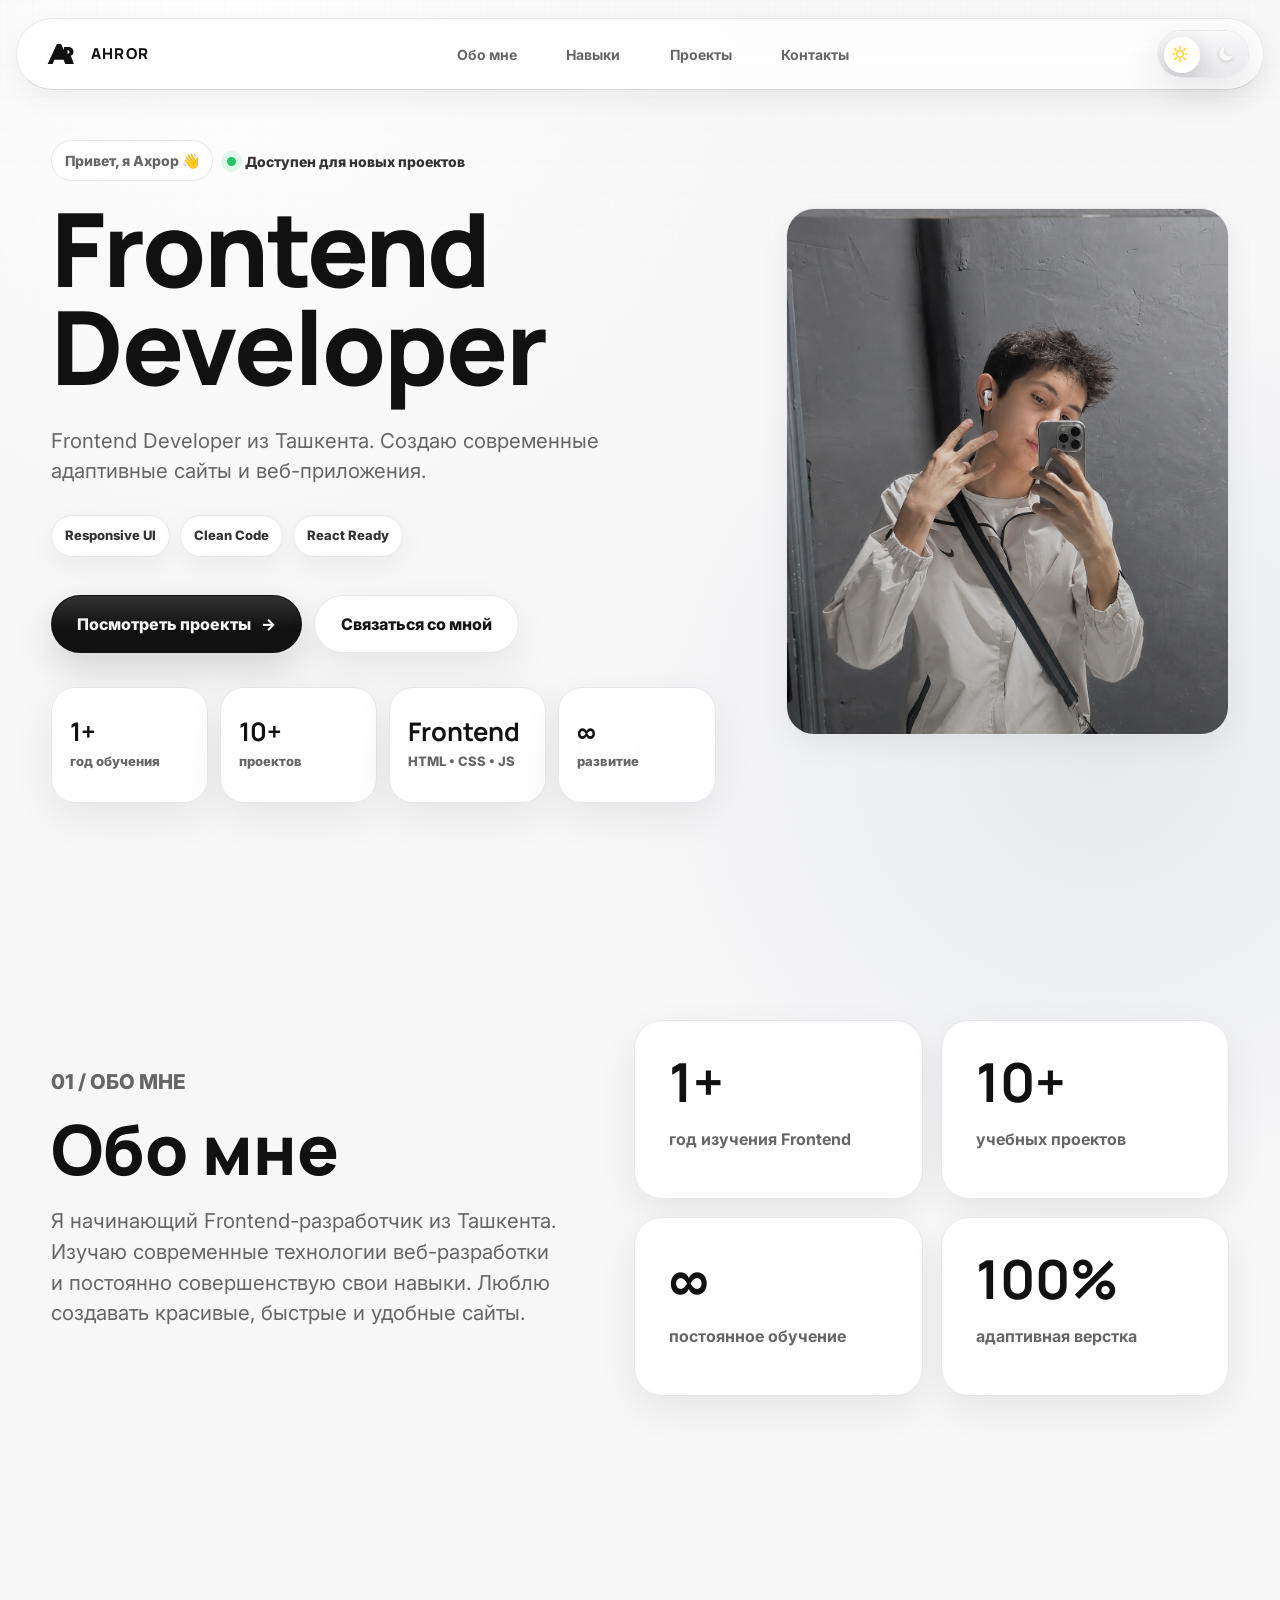
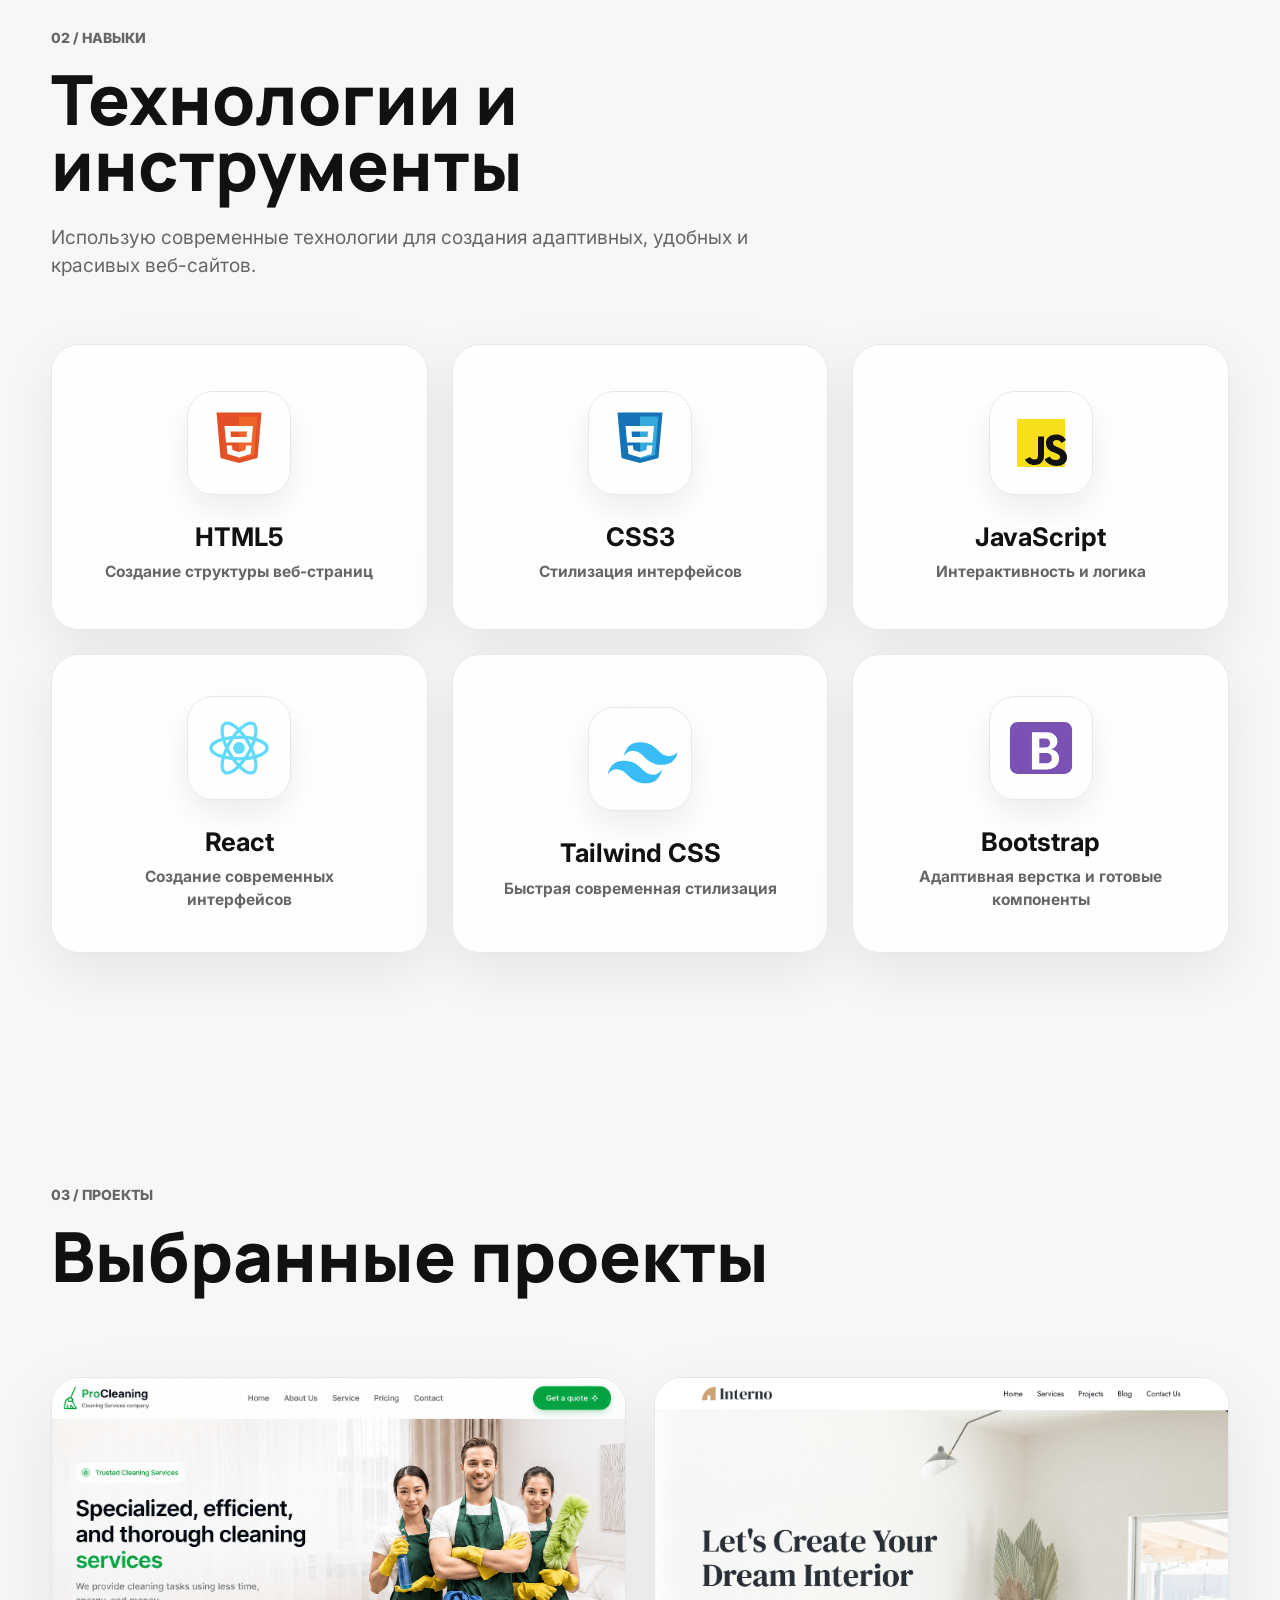
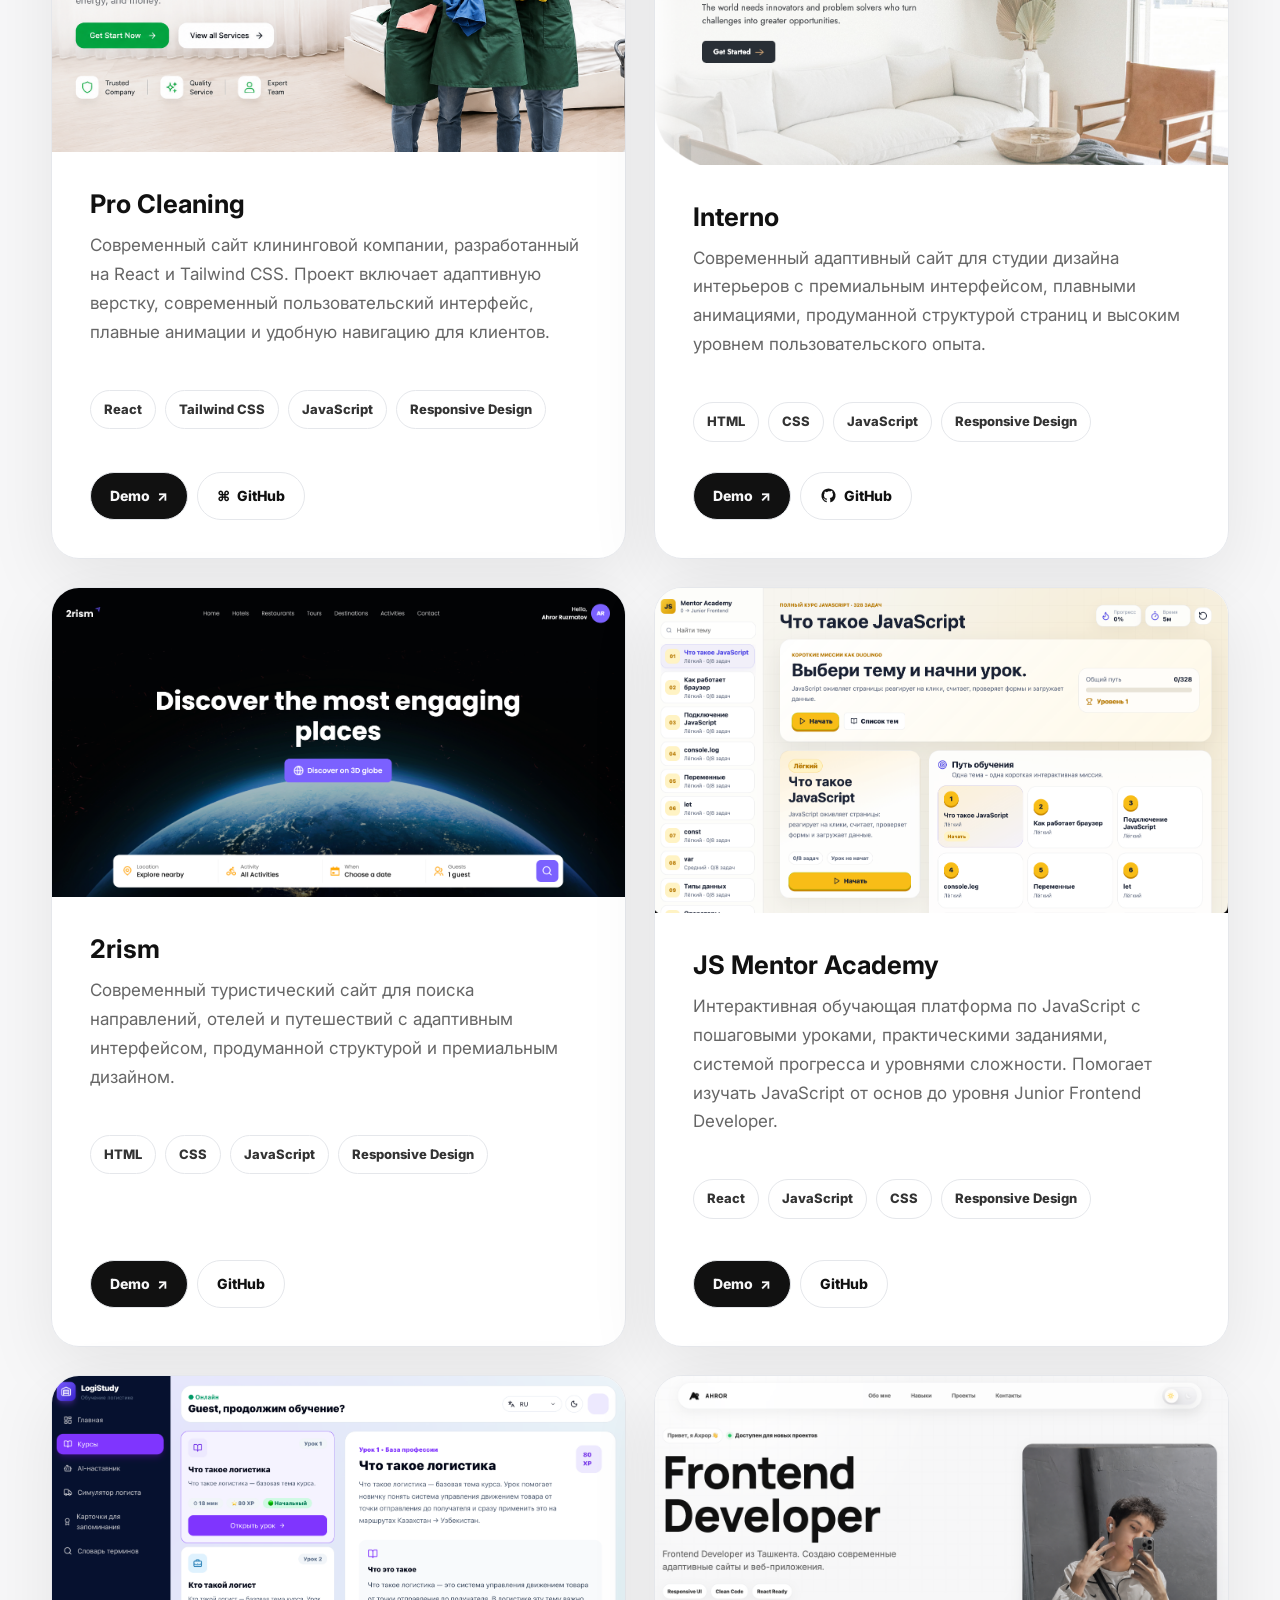
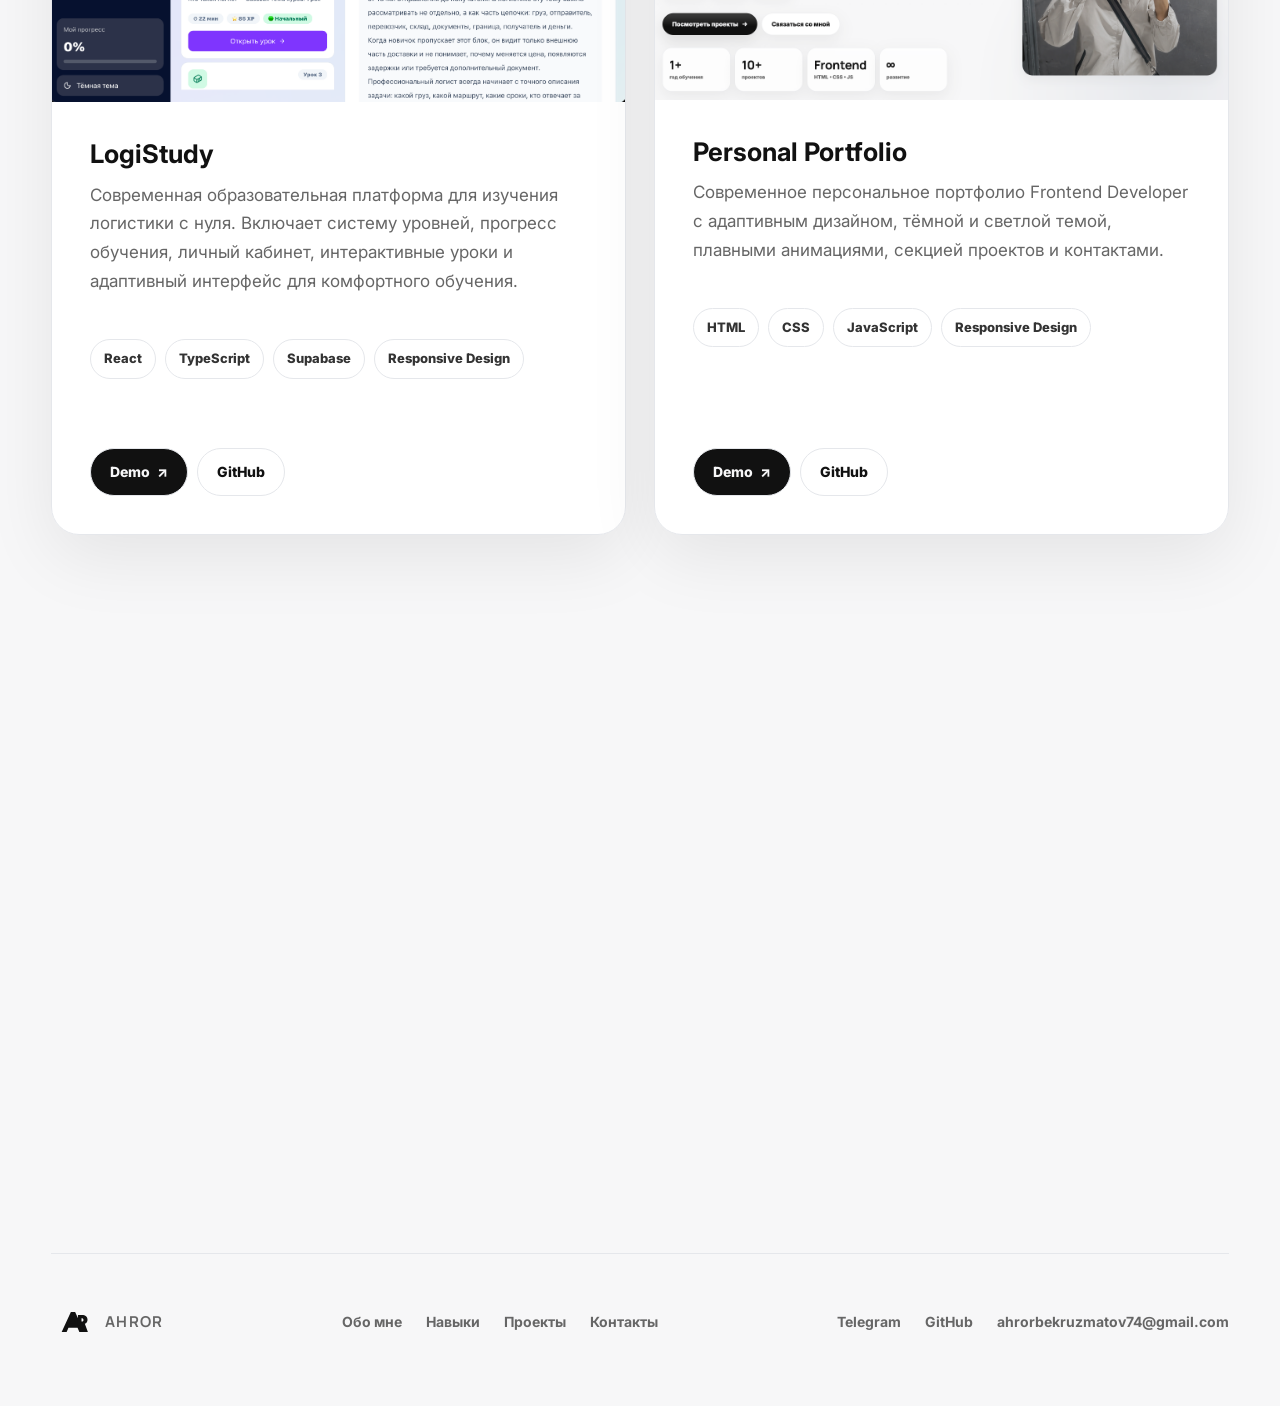
==== commit 83c572fd: "Add loader and menu improvements" ====
--- a/index.html
+++ b/index.html
@@ -355,7 +355,7 @@
     <img src="assets/portfolio.png" alt="Скриншот портфолио" />
   </div>
   <div class="project-body">
-    <h3>Portfolio Website</h3>
+    <h3>Personal Portfolio</h3>
     <p>
       Современное персональное портфолио Frontend Developer с адаптивным дизайном,
       тёмной и светлой темой, плавными анимациями, секцией проектов и контактами.
@@ -367,10 +367,10 @@
       <span>Responsive Design</span>
     </div>
     <div class="project-actions">
-      <a href="#top">
+      <a href="https://rruzmatovs-portfolio.netlify.app/" target="_blank" rel="noreferrer">
         Demo <span>↗</span>
       </a>
-      <a href="https://github.com/rruzmatov" target="_blank" rel="noreferrer">
+      <a href="https://github.com/rruzmatov/portfolio" target="_blank" rel="noreferrer">
         GitHub
       </a>
     </div>
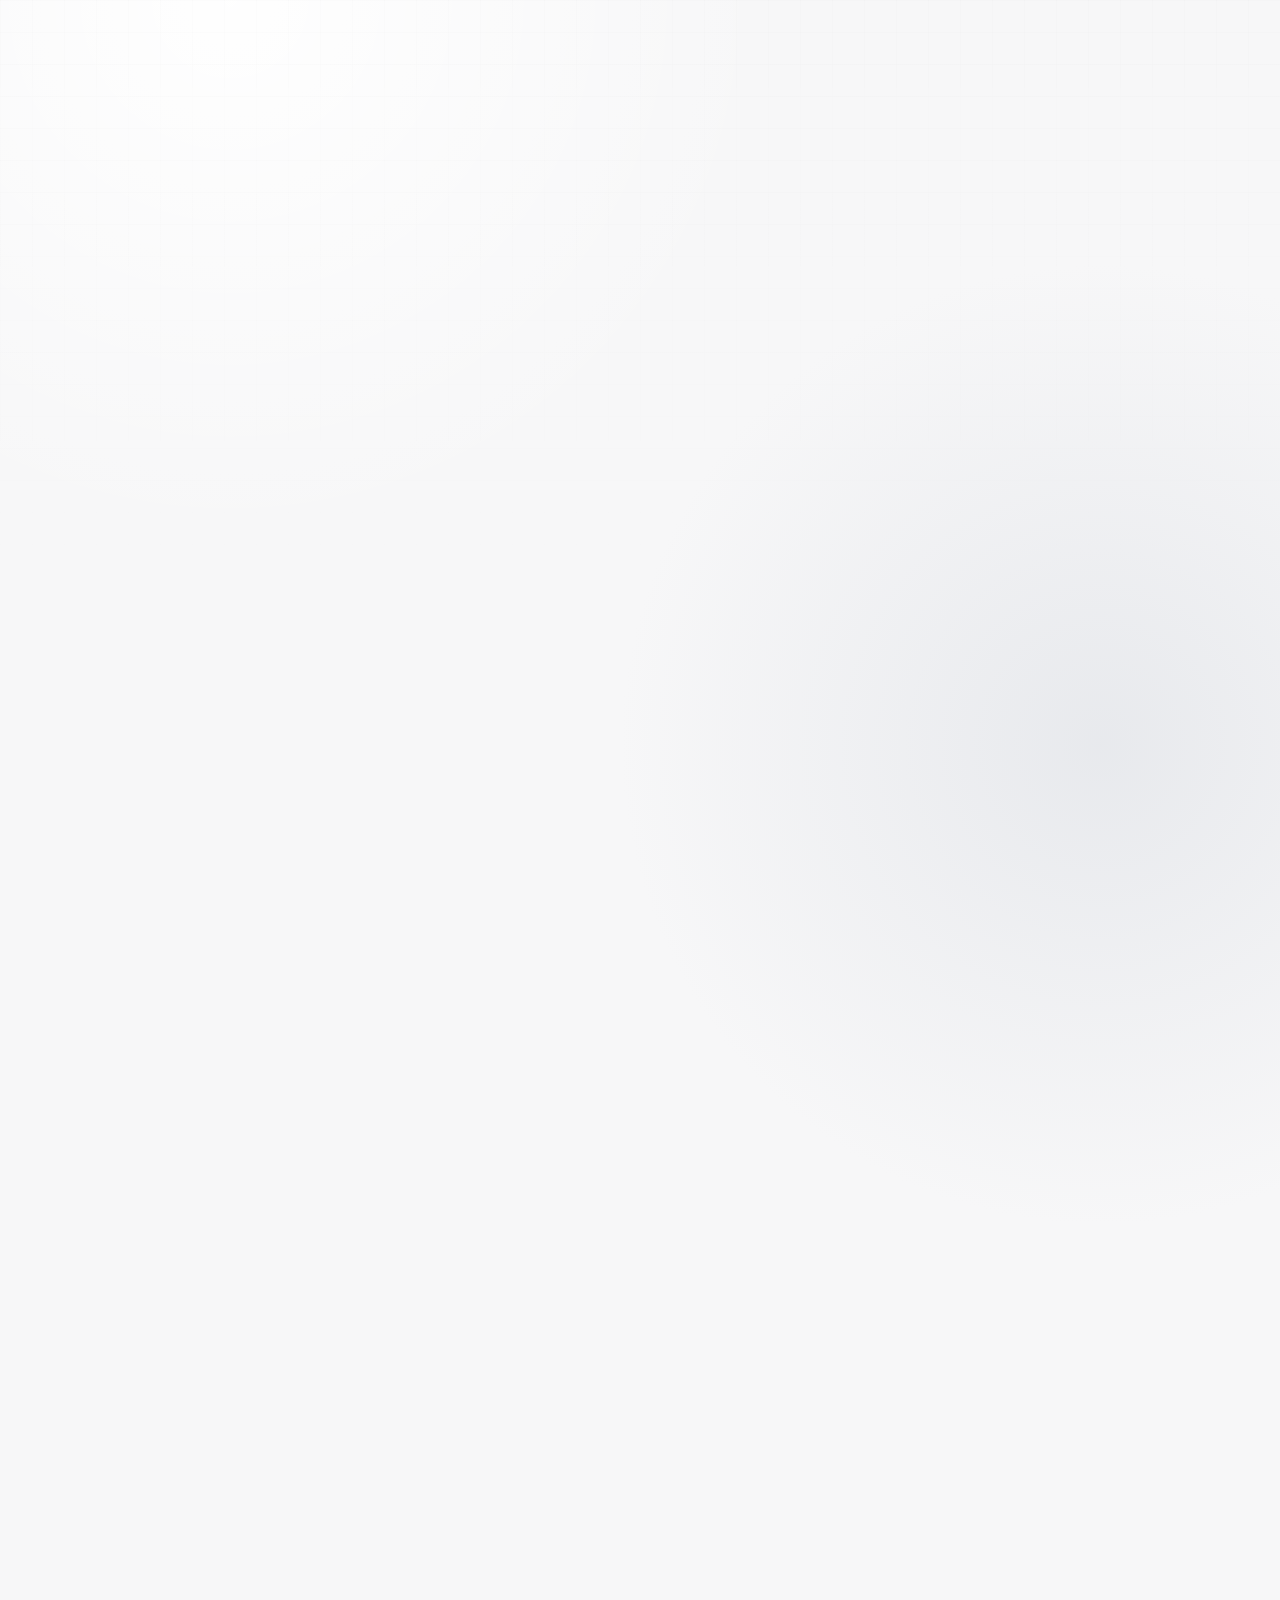
==== commit 2858c1e5: "Add loader and improve 404 page" ====
--- a/index.html
+++ b/index.html
@@ -22,11 +22,36 @@
   <link
     href="https://fonts.googleapis.com/css2?family=Inter:wght@400;500;600;700;800&family=Manrope:wght@500;600;700;800&display=swap"
     rel="stylesheet" />
+  <script>
+    const storedTheme = localStorage.getItem("theme");
+    if (storedTheme) document.documentElement.dataset.theme = storedTheme;
+  </script>
+  <link rel="stylesheet" href="styles.css" />
+  <link rel="stylesheet" href="https://cdn.jsdelivr.net/npm/bootstrap-icons@1.11.3/font/bootstrap-icons.min.css">
 </head>
-<link rel="stylesheet" href="styles.css" />
-<link rel="stylesheet" href="https://cdn.jsdelivr.net/npm/bootstrap-icons@1.11.3/font/bootstrap-icons.min.css">
-
-<body>
+
+<body class="is-loading">
+  <div class="preloader" data-preloader aria-live="polite" aria-label="Загрузка сайта">
+    <div class="preloader-card">
+      <div class="preloader-logo" aria-hidden="true">
+        <svg viewBox="0 0 48 48" focusable="false">
+          <path d="M8 38 21 10h6l13 28h-7l-2.6-6H17.6L15 38H8Z" />
+          <path d="M20.2 26h7.6L24 17.1 20.2 26Z" />
+          <path
+            d="M31 14h5.5c5.2 0 8 2.6 8 6.7 0 2.7-1.3 4.8-3.8 5.9L45 38h-6.8l-3.4-9.4H31V14Zm5.2 9.4c1.7 0 2.6-.9 2.6-2.4 0-1.6-.9-2.4-2.6-2.4H36v4.8h.2Z" />
+        </svg>
+      </div>
+      <div class="preloader-copy">
+        <strong>AHROR</strong>
+        <span>Frontend Developer</span>
+      </div>
+      <div class="preloader-progress" aria-hidden="true">
+        <span data-progress-fill></span>
+      </div>
+      <p class="preloader-percent" data-progress-text>0%</p>
+      <div class="preloader-status">Loading Assets…</div>
+    </div>
+  </div>
   <header class="site-header" data-header>
     <a class="logo" href="#top" aria-label="Ахрор — на главную">
       <span class="logo-mark" aria-hidden="true">
@@ -424,4 +449,4 @@
   <script src="script.js"></script>
 </body>
 
-</html>+</html>
--- a/styles.css
+++ b/styles.css
@@ -8,6 +8,15 @@
   --muted-strong: #333333;
   --line: #e5e7eb;
   --line-strong: #d1d5db;
+  --header-bg: rgba(255, 255, 255, 0.78);
+  --header-bg-strong: rgba(255, 255, 255, 0.9);
+  --header-border: rgba(229, 231, 235, 0.88);
+  --header-border-strong: rgba(209, 213, 219, 0.92);
+  --control-bg: #ffffff;
+  --media-bg: #ffffff;
+  --preview-bg: #f3f4f6;
+  --preview-img-bg: #f8f8f8;
+  --tag-glow: rgba(255, 255, 255, 0.72);
   --shadow: 0 10px 30px rgba(0, 0, 0, 0.06);
   --shadow-soft: 0 14px 38px rgba(0, 0, 0, 0.07);
   --shadow-premium: 0 24px 70px rgba(0, 0, 0, 0.1), 0 1px 0 rgba(255, 255, 255, 0.86) inset;
@@ -15,6 +24,7 @@
   --max-width: 1320px;
   --page-pad: clamp(18px, 4vw, 56px);
   --section-y: clamp(96px, 9vw, 168px);
+  color-scheme: light;
 }
 
 [data-theme="dark"] {
@@ -27,9 +37,19 @@
   --muted-strong: #d8d8dc;
   --line: #28282d;
   --line-strong: #34343b;
+  --header-bg: rgba(8, 8, 9, 0.72);
+  --header-bg-strong: rgba(8, 8, 9, 0.86);
+  --header-border: rgba(52, 52, 59, 0.84);
+  --header-border-strong: rgba(64, 64, 72, 0.9);
+  --control-bg: #151519;
+  --media-bg: #111114;
+  --preview-bg: #151519;
+  --preview-img-bg: #0f0f12;
+  --tag-glow: rgba(255, 255, 255, 0.08);
   --shadow: 0 30px 90px rgba(0, 0, 0, 0.42);
   --shadow-soft: 0 18px 56px rgba(0, 0, 0, 0.28);
   --shadow-premium: 0 34px 110px rgba(0, 0, 0, 0.48), 0 1px 0 rgba(255, 255, 255, 0.08) inset;
+  color-scheme: dark;
 }
 
 * {
@@ -89,6 +109,18 @@
   overflow: hidden;
 }
 
+body.is-loading {
+  overflow: hidden;
+}
+
+body.is-loading .site-header,
+body.is-loading main,
+body.is-loading .footer,
+body.is-loading .back-to-top {
+  opacity: 0;
+  visibility: hidden;
+}
+
 a {
   color: inherit;
   text-decoration: none;
@@ -103,6 +135,468 @@
 button,
 a {
   -webkit-tap-highlight-color: transparent;
+}
+
+.preloader {
+  position: fixed;
+  inset: 0;
+  z-index: 9999;
+  display: grid;
+  place-items: center;
+  padding: 24px;
+  background:
+    radial-gradient(circle at 50% 22%, color-mix(in srgb, var(--surface-raised) 86%, transparent), transparent 34rem),
+    var(--bg);
+  color: var(--text);
+  opacity: 1;
+  visibility: visible;
+  transition: opacity 650ms ease, visibility 650ms ease;
+}
+
+.preloader::before {
+  position: absolute;
+  inset: 0;
+  background-image:
+    radial-gradient(circle at 1px 1px, color-mix(in srgb, var(--text) 11%, transparent) 1px, transparent 0);
+  background-size: 22px 22px;
+  content: "";
+  opacity: 0.2;
+  pointer-events: none;
+  mask-image: linear-gradient(to bottom, black, transparent 76%);
+}
+
+.preloader.is-hidden {
+  opacity: 0;
+  visibility: hidden;
+  pointer-events: none;
+}
+
+.preloader-card {
+  position: relative;
+  z-index: 1;
+  width: min(100%, 390px);
+  padding: clamp(28px, 6vw, 42px);
+  border: 1px solid var(--line);
+  border-radius: 28px;
+  background:
+    linear-gradient(180deg, color-mix(in srgb, var(--surface-raised) 96%, transparent), color-mix(in srgb, var(--surface) 88%, transparent));
+  box-shadow: var(--shadow-premium);
+  text-align: center;
+  backdrop-filter: blur(24px) saturate(1.2);
+  animation: preloaderIn 720ms cubic-bezier(0.22, 1, 0.36, 1) both;
+}
+
+.preloader-logo {
+  display: inline-grid;
+  width: 86px;
+  height: 86px;
+  margin-bottom: 22px;
+  place-items: center;
+  border: 1px solid var(--line);
+  border-radius: 24px;
+  background: var(--surface-raised);
+  color: var(--text);
+  box-shadow: var(--shadow-soft);
+}
+
+.preloader-logo svg {
+  width: 52px;
+  height: 52px;
+  fill: currentColor;
+}
+
+.preloader-copy {
+  display: grid;
+  gap: 5px;
+  margin-bottom: 28px;
+}
+
+.preloader-copy strong {
+  font-family: Manrope, Inter, sans-serif;
+  font-size: 26px;
+  font-weight: 800;
+  letter-spacing: 0.08em;
+}
+
+.preloader-copy span {
+  color: var(--muted);
+  font-size: 15px;
+  font-weight: 800;
+}
+
+.preloader-progress {
+  height: 10px;
+  overflow: hidden;
+  border: 1px solid var(--line);
+  border-radius: 999px;
+  background: color-mix(in srgb, var(--surface-strong) 82%, var(--bg));
+}
+
+.preloader-progress span {
+  display: block;
+  width: 0%;
+  height: 100%;
+  border-radius: inherit;
+  background: linear-gradient(90deg, var(--text), color-mix(in srgb, var(--text) 72%, var(--muted)));
+  box-shadow: 0 0 18px color-mix(in srgb, var(--text) 18%, transparent);
+  transition: width 120ms linear;
+}
+
+.preloader-percent {
+  margin: 14px 0 18px;
+  color: var(--muted-strong);
+  font-family: Manrope, Inter, sans-serif;
+  font-size: 14px;
+  font-weight: 800;
+}
+
+.preloader-status {
+  display: inline-flex;
+  min-height: 42px;
+  align-items: center;
+  justify-content: center;
+  padding: 0 18px;
+  border: 1px solid var(--line);
+  border-radius: 999px;
+  background: var(--surface-raised);
+  color: var(--muted-strong);
+  font-size: 13px;
+  font-weight: 900;
+  box-shadow: var(--shadow-soft);
+}
+
+@media (min-width: 768px) {
+  .preloader {
+    padding: 48px;
+  }
+
+  .preloader-card {
+    width: min(78vw, 720px);
+    padding: clamp(54px, 7vw, 78px);
+    border-radius: 36px;
+  }
+
+  .preloader-logo {
+    width: 128px;
+    height: 128px;
+    margin-bottom: 34px;
+    border-radius: 34px;
+  }
+
+  .preloader-logo svg {
+    width: 80px;
+    height: 80px;
+  }
+
+  .preloader-copy {
+    gap: 8px;
+    margin-bottom: 42px;
+  }
+
+  .preloader-copy strong {
+    font-size: clamp(40px, 5vw, 56px);
+  }
+
+  .preloader-copy span {
+    font-size: clamp(18px, 2vw, 24px);
+  }
+
+  .preloader-progress {
+    height: 14px;
+  }
+
+  .preloader-percent {
+    margin: 20px 0 24px;
+    font-size: 20px;
+  }
+
+  .preloader-status {
+    min-height: 52px;
+    padding: 0 24px;
+    font-size: 15px;
+  }
+}
+
+@media (min-width: 1024px) {
+  .preloader-card {
+    width: min(86vw, 1040px);
+    min-height: min(72vh, 720px);
+    display: flex;
+    flex-direction: column;
+    align-items: center;
+    justify-content: center;
+    padding: clamp(72px, 8vw, 108px);
+    border-radius: 44px;
+  }
+
+  .preloader-logo {
+    width: 168px;
+    height: 168px;
+    margin-bottom: 42px;
+    border-radius: 42px;
+  }
+
+  .preloader-logo svg {
+    width: 108px;
+    height: 108px;
+  }
+
+  .preloader-copy {
+    margin-bottom: 52px;
+  }
+
+  .preloader-copy strong {
+    font-size: clamp(58px, 5.6vw, 88px);
+    letter-spacing: 0.1em;
+  }
+
+  .preloader-copy span {
+    font-size: clamp(22px, 1.7vw, 30px);
+  }
+
+  .preloader-progress {
+    width: min(100%, 760px);
+    height: 16px;
+  }
+
+  .preloader-percent {
+    font-size: 24px;
+  }
+
+  .preloader-status {
+    min-height: 58px;
+    padding: 0 30px;
+    font-size: 16px;
+  }
+}
+
+@keyframes preloaderIn {
+  from {
+    opacity: 0;
+    transform: translateY(18px) scale(0.98);
+  }
+
+  to {
+    opacity: 1;
+    transform: translateY(0) scale(1);
+  }
+}
+
+.error-page {
+  min-height: 100vh;
+  overflow-x: hidden;
+  background:
+    radial-gradient(circle at 50% 18%, rgba(255, 255, 255, 0.98), transparent 34rem),
+    radial-gradient(circle at 18% 8%, rgba(229, 231, 235, 0.68), transparent 30rem),
+    radial-gradient(circle at 86% 72%, rgba(243, 244, 246, 0.94), transparent 30rem),
+    #ffffff;
+}
+
+.error-page::before {
+  opacity: 0.28;
+  background-image:
+    linear-gradient(rgba(17, 17, 17, 0.055) 1px, transparent 1px),
+    linear-gradient(90deg, rgba(17, 17, 17, 0.04) 1px, transparent 1px);
+  background-size: 32px 32px;
+  mask-image: radial-gradient(circle at center, black, transparent 78%);
+}
+
+.error-shell {
+  position: relative;
+  display: flex;
+  min-height: 100vh;
+  align-items: center;
+  justify-content: center;
+  padding: clamp(22px, 4vw, 48px);
+  color: #111111;
+}
+
+.error-card {
+  position: relative;
+  z-index: 1;
+  width: min(100%, 720px);
+  padding: clamp(30px, 4vw, 42px);
+  overflow: hidden;
+  border: 1px solid rgba(229, 231, 235, 0.9);
+  border-radius: 32px;
+  background:
+    linear-gradient(180deg, rgba(255, 255, 255, 0.96), rgba(250, 250, 251, 0.88));
+  box-shadow:
+    0 36px 110px rgba(0, 0, 0, 0.1),
+    0 1px 0 rgba(255, 255, 255, 0.92) inset;
+  text-align: center;
+  backdrop-filter: blur(24px) saturate(1.18);
+  animation: errorCardIn 760ms cubic-bezier(0.22, 1, 0.36, 1) both;
+}
+
+.error-card::before {
+  position: absolute;
+  inset: 0;
+  background:
+    radial-gradient(circle at 50% 0%, rgba(255, 255, 255, 0.95), transparent 34%),
+    linear-gradient(135deg, rgba(17, 17, 17, 0.045), transparent 32%, rgba(17, 17, 17, 0.035));
+  content: "";
+  pointer-events: none;
+}
+
+.error-card > * {
+  position: relative;
+  z-index: 1;
+}
+
+.error-brand-logo {
+  display: inline-grid;
+  width: clamp(72px, 8vw, 88px);
+  height: clamp(72px, 8vw, 88px);
+  margin-bottom: clamp(16px, 2vw, 20px);
+  place-items: center;
+  border: 1px solid rgba(229, 231, 235, 0.95);
+  border-radius: clamp(20px, 2vw, 26px);
+  background: #ffffff;
+  color: #111111;
+  box-shadow: 0 18px 46px rgba(0, 0, 0, 0.08);
+}
+
+.error-brand-logo svg {
+  width: 62%;
+  height: 62%;
+  fill: currentColor;
+}
+
+.error-brand-copy {
+  display: grid;
+  gap: 4px;
+  margin-bottom: clamp(20px, 3vw, 26px);
+}
+
+.error-brand-copy strong {
+  font-family: Manrope, Inter, sans-serif;
+  font-size: clamp(25px, 3.4vw, 36px);
+  font-weight: 800;
+  letter-spacing: 0.1em;
+}
+
+.error-brand-copy span {
+  color: #666666;
+  font-size: clamp(14px, 1.4vw, 17px);
+  font-weight: 800;
+}
+
+.error-card h1 {
+  margin: 0;
+  color: #111111;
+  font-family: Manrope, Inter, sans-serif;
+  font-size: clamp(78px, 11vw, 118px);
+  font-weight: 900;
+  line-height: 0.9;
+  letter-spacing: 0;
+  animation: errorCodeIn 900ms 140ms cubic-bezier(0.22, 1, 0.36, 1) both;
+}
+
+.error-kicker {
+  margin: clamp(16px, 2.4vw, 20px) 0 0;
+  color: #111111;
+  font-family: Manrope, Inter, sans-serif;
+  font-size: clamp(23px, 2.5vw, 30px);
+  font-weight: 800;
+  line-height: 1.08;
+  text-wrap: balance;
+}
+
+.error-description {
+  width: min(100%, 540px);
+  margin: 12px auto 0;
+  color: #666666;
+  font-size: clamp(15px, 1.5vw, 17px);
+  font-weight: 600;
+  line-height: 1.65;
+  text-wrap: balance;
+}
+
+.error-button {
+  display: inline-flex;
+  min-height: 52px;
+  align-items: center;
+  justify-content: center;
+  margin-top: clamp(22px, 3vw, 26px);
+  padding: 0 26px;
+  border: 1px solid #111111;
+  border-radius: 999px;
+  background: #111111;
+  color: #ffffff;
+  font-size: 15px;
+  font-weight: 900;
+  box-shadow: 0 18px 42px rgba(0, 0, 0, 0.16);
+  transition: transform 300ms ease, box-shadow 300ms ease, background 300ms ease;
+}
+
+.error-button:hover {
+  background: #000000;
+  box-shadow: 0 24px 60px rgba(0, 0, 0, 0.2);
+  transform: translateY(-3px) scale(1.02);
+}
+
+.error-footer {
+  position: absolute;
+  bottom: clamp(18px, 3vw, 34px);
+  left: 50%;
+  z-index: 1;
+  margin: 0;
+  color: #666666;
+  font-size: clamp(12px, 1.3vw, 14px);
+  font-weight: 800;
+  letter-spacing: 0.04em;
+  transform: translateX(-50%);
+}
+
+@keyframes errorCardIn {
+  from {
+    opacity: 0;
+    transform: translateY(22px) scale(0.975);
+  }
+
+  to {
+    opacity: 1;
+    transform: translateY(0) scale(1);
+  }
+}
+
+@keyframes errorCodeIn {
+  from {
+    opacity: 0;
+    transform: translateY(16px) scale(0.94);
+  }
+
+  to {
+    opacity: 1;
+    transform: translateY(0) scale(1);
+  }
+}
+
+@media (max-width: 767px) {
+  .error-shell {
+    min-height: 100svh;
+    padding: 22px;
+  }
+
+  .error-card {
+    padding: 34px 22px 36px;
+    border-radius: 28px;
+  }
+
+  .error-button {
+    width: 100%;
+  }
+}
+
+@media (max-width: 374px) {
+  .error-shell {
+    padding: 14px;
+  }
+
+  .error-card {
+    padding: 28px 18px 30px;
+  }
 }
 
 .site-header {
@@ -118,10 +612,10 @@
   align-items: center;
   gap: 18px;
   padding: 0 14px 0 20px;
-  border: 1px solid rgba(229, 231, 235, 0.88);
-  border-bottom-color: rgba(209, 213, 219, 0.92);
+  border: 1px solid var(--header-border);
+  border-bottom-color: var(--header-border-strong);
   border-radius: 999px;
-  background: rgba(255, 255, 255, 0.78);
+  background: var(--header-bg);
   box-shadow: 0 10px 30px rgba(0, 0, 0, 0.06);
   backdrop-filter: blur(20px) saturate(1.25);
   transform: translateX(-50%);
@@ -131,17 +625,11 @@
 .site-header.is-scrolled {
   height: 64px;
   border-color: color-mix(in srgb, var(--text) 16%, var(--line));
-  background: rgba(255, 255, 255, 0.9);
+  background: var(--header-bg-strong);
   box-shadow: 0 14px 38px rgba(0, 0, 0, 0.08);
 }
 
-[data-theme="dark"] .site-header {
-  border-color: rgba(52, 52, 59, 0.84);
-  background: rgba(8, 8, 9, 0.72);
-}
-
 [data-theme="dark"] .site-header.is-scrolled {
-  background: rgba(8, 8, 9, 0.86);
   box-shadow: 0 18px 58px rgba(0, 0, 0, 0.34);
 }
 
@@ -272,7 +760,7 @@
   height: 36px;
   place-items: center;
   border-radius: 50%;
-  background: #ffffff;
+  background: var(--control-bg);
   box-shadow: 0 9px 24px rgba(20, 20, 22, 0.2), inset 0 1px 0 rgba(255, 255, 255, 0.95);
   transition: all 0.35s ease;
 }
@@ -332,7 +820,7 @@
   flex-shrink: 0;
   border-radius: 50%;
   border: 1px solid var(--line);
-  background: #ffffff;
+  background: var(--media-bg);
   box-shadow: 0 10px 24px rgba(0, 0, 0, 0.06);
   padding: 0;
 }
@@ -614,7 +1102,7 @@
   width: min(100%, 480px);
   justify-self: end;
   border-radius: var(--radius);
-  background: #ffffff;
+  background: var(--media-bg);
   box-shadow: var(--shadow);
   aspect-ratio: 0.84;
   isolation: isolate;
@@ -862,6 +1350,14 @@
   transform: translateY(-8px);
 }
 
+[data-theme="dark"] .project-card {
+  box-shadow: 0 24px 80px rgba(0, 0, 0, 0.36), inset 0 1px 0 rgba(255, 255, 255, 0.07);
+}
+
+[data-theme="dark"] .project-card:hover {
+  box-shadow: 0 34px 110px rgba(0, 0, 0, 0.5), 0 0 0 1px rgba(255, 255, 255, 0.08);
+}
+
 .project-shot {
   position: relative;
   display: grid;
@@ -932,7 +1428,7 @@
   height: auto;
   padding: 0;
   overflow: hidden;
-  background: #f3f4f6;
+  background: var(--preview-bg);
 }
 
 .project-image::before,
@@ -947,7 +1443,7 @@
   min-height: 0;
   object-fit: contain;
   object-position: center top;
-  background: #f8f8f8;
+  background: var(--preview-img-bg);
   overflow: hidden;
   transition: transform 0.3s ease;
 }
@@ -1024,7 +1520,7 @@
   color: var(--muted-strong);
   font-size: 13px;
   font-weight: 800;
-  box-shadow: inset 0 1px 0 rgba(255, 255, 255, 0.72);
+  box-shadow: inset 0 1px 0 var(--tag-glow);
 }
 
 .project-actions {
